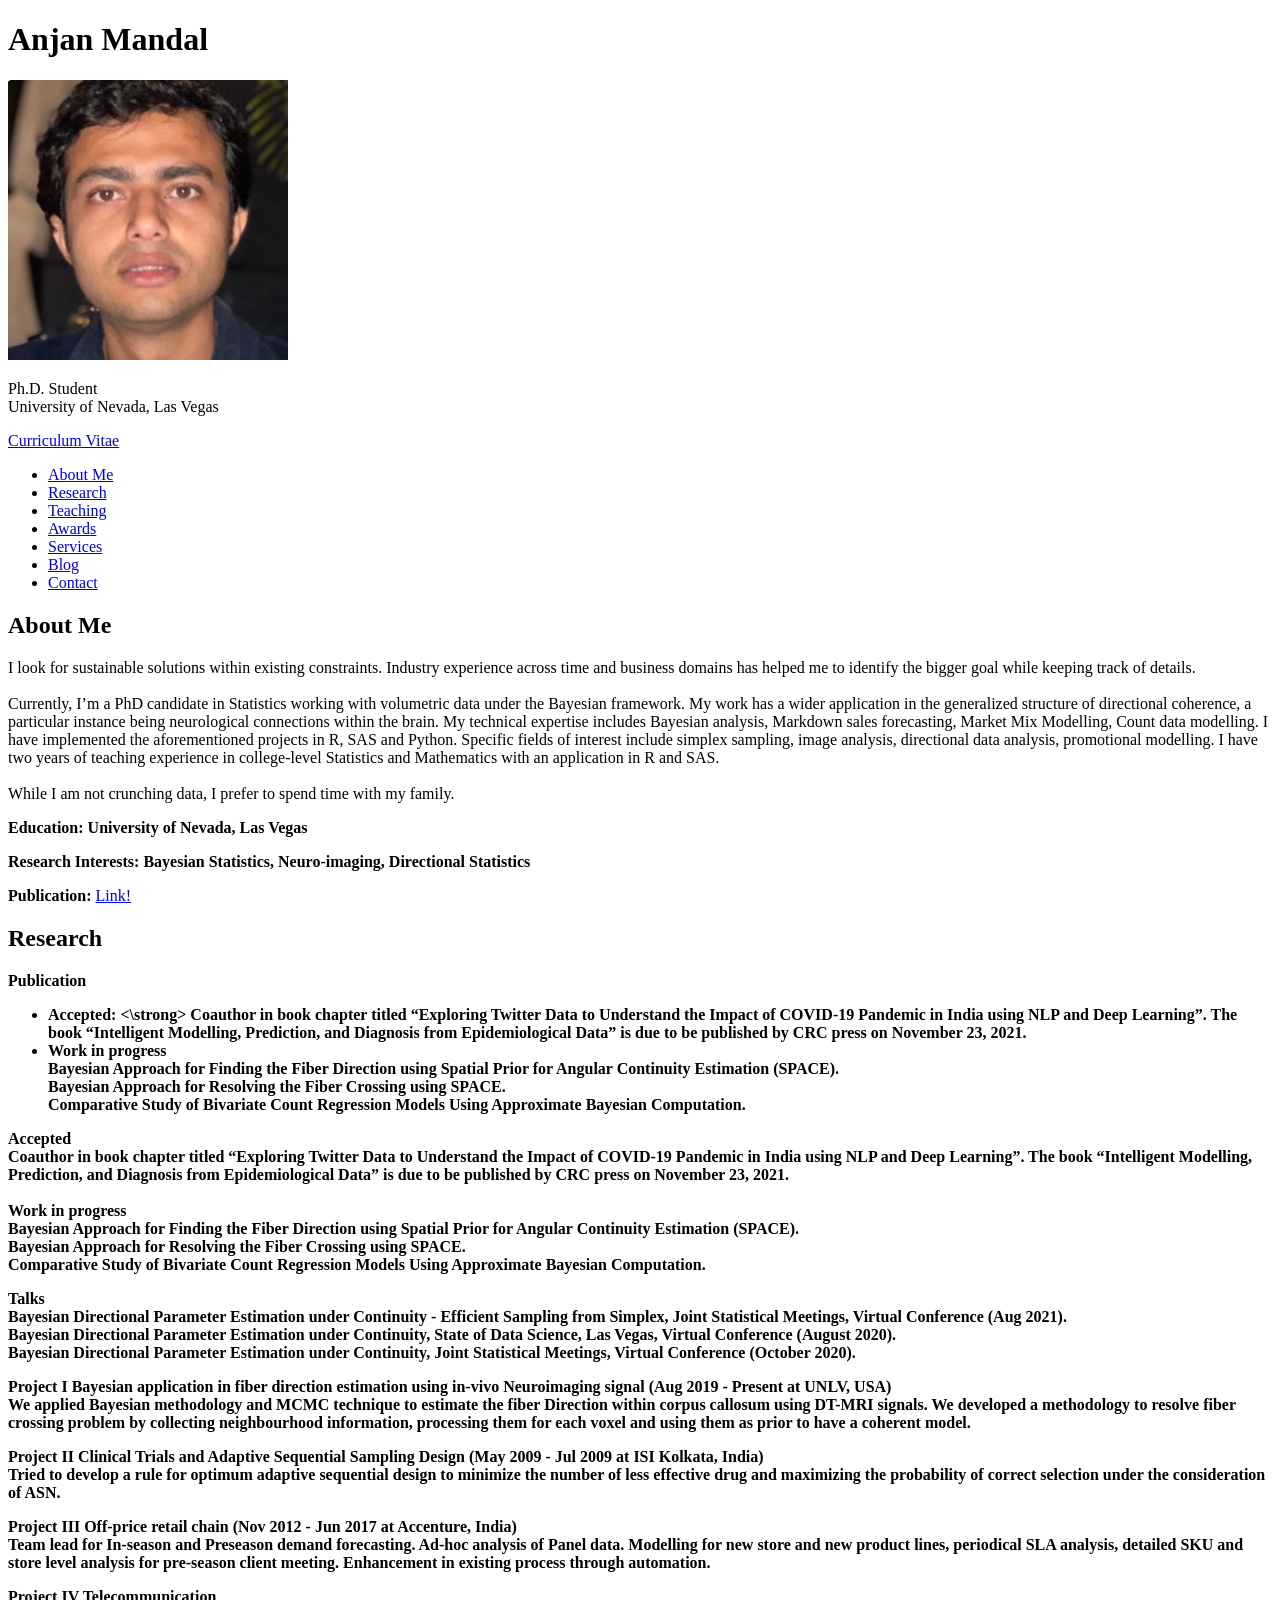
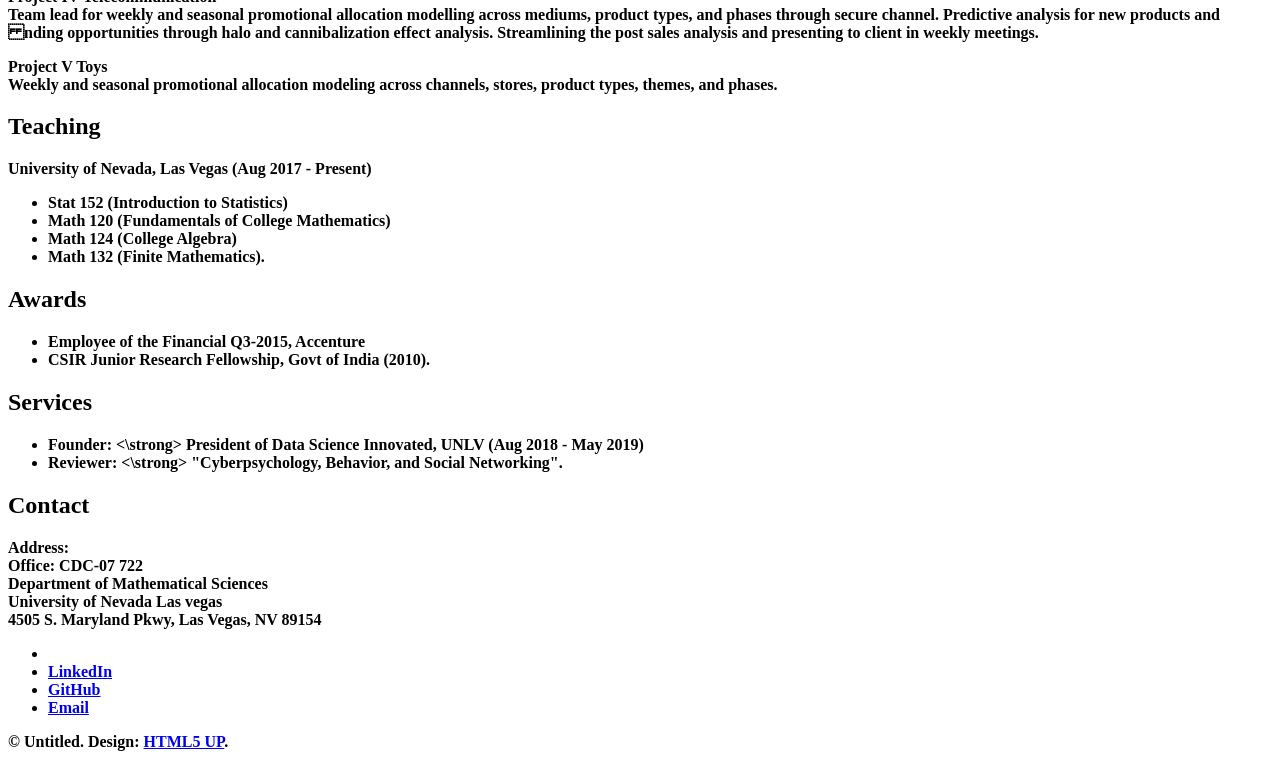
==== index.html @ a538e5ac "Update index.html" ====
<!DOCTYPE HTML>
<!--
	Dimension by HTML5 UP
	html5up.net | @ajlkn
	Free for personal and commercial use under the CCA 3.0 license (html5up.net/license)
-->
<html>
	<!-- 	This is the "Head" of the HTML document.
		It contains information that isn't displayed on the actual page, but is useful
		for the web browser when loading the page	
	-->
	<head>
		<!-- This is the title of the page. It is the text that appears inside this pages tab in your web browser -->
		<title>AstroSites</title>
		<meta charset="utf-8" />
		<meta name="viewport" content="width=device-width, initial-scale=1, user-scalable=no" />
		<!-- 	This links to this page's CSS, which is contained in the folder assets/css and the file main.css.
			 If you want to edit the styling of this page, you should edit the file assets/css/main.css
			 If you have a new CSS file you'd like to add with custom styling, you should link to it here using:
			 <link rel="stylesheet" href="assets/css/my-new-css-file.css"/> 
		-->
		<link rel="stylesheet" href="assets/css/main.css" />
		<!-- 	In the case that the user's browser does not support JavaScript (unlikely, but possible), the page
			will load a separate set of CSS stylings from the file assets/css/noscript.css
			Any HTML contained inside <noscript></noscript> tags will be loaded in the event that JavaScript is not
			available. 
		-->
		<noscript><link rel="stylesheet" href="assets/css/noscript.css" /></noscript>
	</head>
	<!-- The body is the location where your site's content will go -->
	<body class="is-preload">

			<!-- This "div" wraps around all of our content and just changes how things are layed out -->
			<div id="wrapper">

					<!-- This is where the content that appears on page load exists -->
					<header id="header">
						<!-- This is the main content of the front page -->
						<div class="content">
							<div class="inner">
								<!-- Here is a heading where you can put your name -->
								<h1>
									Anjan Mandal
								</h1>
								<!-- 	Here is an image where you can put a picture of you. 
									You can change the width and height attributes below to change how large
									your image is.

									Try adding "border-radius: 50%;" to the style attribute.
								-->
								<img src="images/anjan.jpg" style="width:280px; height:280px; object-fit: cover;">
								<!-- 	Here is a paragraph where you can put your position and institution, or
									a short line about yourself.
								-->
								<p>
									Ph.D. Student <br> University of Nevada, Las Vegas
								</p>
								<!-- Here is a paragraph where you can put a link to your CV -->
								<p>
									<!-- Note you will want to change where this points to! -->
									<a href="images/Resume_Anjan.pdf">Curriculum Vitae</a>
								</p>
							</div>
						</div>
						<!-- This is the navigation menu -->
						<nav>
							<!-- This element makes an "Unordered List" -->
							<ul>
								<!-- This is a "List Item" -->
								<li>
									<!-- 	Note that this links to #about, which will move the page to wherever
										the element with the id "about" exists.
									-->
									<a href="#about">About Me</a>
								</li>
								<li>
									<a href="#research">Research</a>
								</li>
								<li>
									<a href="#teaching">Teaching</a>
								</li>
								<li>
									<a href="#awards">Awards</a>
								</li>
								<li>
									<a href="#services">Services</a>
								</li>
								<li>
									<a href="#Researchblog">Blog</a>
								</li>
								<li>
									<a href="#contact">Contact</a>
								</li>
								<!-- 	You can add another button to your navigation menu by adding
									another List Item with a link inside of it.
								-->
								<!-- <li>
									<a href="images/Astronomy.jpg">My CV</a>
								</li> -->
							</ul>
						</nav>
					</header>

					<!-- These are the "cards" that appear when you click the buttons on the main page -->
					<div id="main">
						<!-- 	Here is the "About Me" card. Note it has the id "about", which the previous 
							button links to.
						-->
						<article id="about">
							<h2 class="major">About Me</h2>
							<!-- Here is an image that you can customize for this page -->
							<p>
								I look for sustainable solutions within existing constraints. Industry experience across time and business domains has helped me to identify the bigger goal while keeping track of details. <br>
								
								</b><br>Currently, I’m a PhD candidate in Statistics working with volumetric data under the Bayesian framework. My work has a wider application in the generalized structure of directional coherence, a particular instance being neurological connections within the brain. 
								My technical expertise includes Bayesian analysis, Markdown sales forecasting, Market Mix Modelling, Count data modelling. I have implemented the aforementioned projects in R, SAS and Python. Specific fields of interest include simplex sampling, image analysis, directional 
								data analysis, promotional modelling. I have two years of teaching experience in college-level Statistics and Mathematics with an application in R and SAS. <br>
								
								</b><br>While I am not crunching data, I prefer to spend time with my family. 
							<!-- Here are three paragraphs where you can fill out information about yourself -->
							<p>
								<!-- Items contained in <b> tags are bolded! -->
								<b>Education: University of Nevada, Las Vegas</b>
							</p>
							<p>
								<b>Research Interests: Bayesian Statistics, Neuro-imaging, Directional Statistics </b>
							</p>
							<p>
								<b>Publication:</b> <a href="https://www.routledge.com/Intelligent-Modelling-Prediction-and-Diagnosis-from-Epidemiological-Data/Bhattacharyya/p/book/9780367746063">Link!</a>
							</p>
						</article>

						<!-- Here is the "Research" card. -->
						<article id="research">
							<h2 class="major">Research</h2>
							<!-- <span class="image main">
								<img src="images/pic02.jpg" alt=""/>
							</span> 
							<p>
								<!-- 	A <br> tag puts in a break so that the text that follows it displays on
									the next line.
								-->
								<b>Publication </b> <br>
								
							<ul>
								<li> <strong> Accepted: <\strong> Coauthor in book chapter titled “Exploring Twitter Data to Understand the Impact of COVID-19 Pandemic in India using NLP and Deep Learning”. The book “Intelligent
Modelling, Prediction, and Diagnosis from Epidemiological Data” is due to be published by CRC press on November 23, 2021. </li>
								<li> Work in progress
								<br> Bayesian Approach for Finding the Fiber Direction using Spatial Prior for Angular Continuity Estimation (SPACE).
								<br> Bayesian Approach for Resolving the Fiber Crossing using SPACE.
								<br> Comparative Study of Bivariate Count Regression Models Using Approximate Bayesian Computation.  </b></li>
							</ul>
								<b> Accepted </b><br> Coauthor in book chapter titled “Exploring Twitter Data to Understand the Impact of COVID-19 Pandemic in India using NLP and Deep Learning”. The book “Intelligent
Modelling, Prediction, and Diagnosis from Epidemiological Data” is due to be published by CRC press on November 23, 2021.</b><br><br>
								<b> Work in progress </b>
								<br> Bayesian Approach for Finding the Fiber Direction using Spatial Prior for Angular Continuity Estimation (SPACE).
								<br> Bayesian Approach for Resolving the Fiber Crossing using SPACE.
								<br> Comparative Study of Bivariate Count Regression Models Using Approximate Bayesian Computation.  </b>
							</p>
							<p>
								<b>Talks</b>
								<br> Bayesian Directional Parameter Estimation under Continuity - Efficient Sampling from Simplex, Joint Statistical Meetings, Virtual Conference (Aug 2021).
								<br> Bayesian Directional Parameter Estimation under Continuity, State of Data Science, Las Vegas, Virtual Conference (August 2020).
								<br> Bayesian Directional Parameter Estimation under Continuity, Joint Statistical Meetings, Virtual Conference (October 2020).
											</p>
							<p>
								<b>Project I Bayesian application in fiber direction estimation using in-vivo Neuroimaging signal (Aug 2019 - Present at UNLV, USA)</b>
								<br>We applied Bayesian methodology and MCMC technique to estimate the fiber Direction within corpus 
								callosum using DT-MRI signals. We developed a methodology to resolve fiber crossing problem by collecting 
								neighbourhood information, processing them for each voxel and using them as prior to have a coherent model.
							</p>
							<p>
								<b>Project II Clinical Trials and Adaptive Sequential Sampling Design (May 2009 - Jul 2009 at ISI Kolkata, India) </b>
								<br>Tried to develop a rule for optimum adaptive sequential design to minimize the number of less effective drug and 
								maximizing the probability of correct selection under the consideration of ASN.
							</p>

							<p>
								<b>Project III Off-price retail chain (Nov 2012 - Jun 2017 at Accenture, India)</b>
								<br>Team lead for In-season and Preseason demand forecasting. Ad-hoc analysis of Panel data. Modelling for new store and 
								new product lines, periodical SLA analysis, detailed SKU and store level analysis for pre-season client meeting. 
								Enhancement in existing process through automation.
							</p>


							<p>
								<b>Project IV Telecommunication</b>
								<br>Team lead for weekly and seasonal promotional allocation modelling across mediums, product types, 
								and phases through secure channel. Predictive analysis for new products and nding opportunities through halo 
								and cannibalization effect analysis. Streamlining the post sales analysis and presenting to client in weekly meetings.
							</p>

							<p>
								<b>Project V Toys</b>
								<br>Weekly and seasonal promotional allocation modeling across channels, stores, product types, themes, and phases.
							</p>
						</article>

					
						<!-- Here is the "Teaching" card. -->
						<article id="teaching">
							<h2 class="major">Teaching</h2>
							<!-- <span class="image main">
								<img src="images/pic02.jpg" alt=""/>
							</span> 
							<p>
								<!-- 	A <br> tag puts in a break so that the text that follows it displays on
									the next line.
								-->
							
							<b> University of Nevada, Las Vegas (Aug 2017 - Present) </b>
							<ul>
								<li> Stat 152 (Introduction to Statistics) </li>
								<li> Math 120 (Fundamentals of College Mathematics)
								<li> Math 124 (College Algebra)
								<li> Math 132 (Finite Mathematics).</li>
							</ul>
								
							</p>
						</article>

						<!-- Here is the "Awards" card. -->
						<article id="awards">
							<h2 class="major">Awards</h2>
							<!-- <span class="image main">
								<img src="images/pic02.jpg" alt=""/>
							</span> 
							<p>
								<!-- 	A <br> tag puts in a break so that the text that follows it displays on
									the next line.
								-->
								<ul>
								<li> Employee of the Financial Q3-2015, Accenture </li>
								<li> CSIR Junior Research Fellowship, Govt of India (2010).</li>
							</ul>
							</p>
						</article>

						<!-- Here is the "Services" card. -->
						<article id="services">
							<h2 class="major">Services</h2>
							<!-- <span class="image main">
								<img src="images/pic02.jpg" alt=""/>
							</span> 
							<p>
								<!-- 	A <br> tag puts in a break so that the text that follows it displays on
									the next line.
								-->
								
							<ul>
								<li> <strong>Founder: <\strong> President of Data Science Innovated, UNLV (Aug 2018 - May 2019)</li>
								<li> <strong>Reviewer: <\strong> "Cyberpsychology, Behavior, and Social Networking".</li>
							</ul>
							</p>
						</article>

						<!-- Here is a the "Contact" card. -->
						<article id="contact">
							<h2 class="major">Contact</h2>
							<!--<p> 
								<b>Email: 9.anjan@gmail.com</b> 
							</p>-->
							<p> 
								<b>Address: </b><br>Office: CDC-07 722  </b>
										<br> Department of Mathematical Sciences </b>
										<br> University of Nevada Las vegas  </b>  
                                                                                <br> 4505 S. Maryland Pkwy, Las Vegas, NV 89154 </b>
							</p>

							<!-- 	Here are the fancy icons that link to your social media.
								These icons are rendered using Font Awesome fonts, and you can find more icons
								here: https://fontawesome.com/icons
							-->
							<ul class="icons">
								<!-- The Twitter icon -->
								 <li>
									<!-- 	Note that you need to change the link to point to your page.
										Replace "#" with your Twitter profile page.
									-->
									<!-- <a href="https://twitter.com/thankomoni" class="icon fa-twitter">
										<span class="label">Twitter</span>
									</a>
								</li> -->
								<!-- The Linkedin icon -->
								<li>
									<a href="https://www.linkedin.com/in/anjan-mandal-21b61019/?originalSubdomain=in" class="icon fa-linkedin">
										<span class="label">LinkedIn</span>
									</a>
								</li>
								<!-- The Instagram icon 
								<li>
									<a href="#" class="icon fa-instagram">
										<span class="label">Instagram</span>
									</a>
								</li> -->
								<!-- The GitHub icon -->
								<li>
									<a href="https://github.com/Anjan-stat" class="icon fa-github">
										<span class="label">GitHub</span>
									</a>
								</li>
								<!-- 	We can add a new icon by searching on the Font Awesome website
									for the correct class name and inserting it as a new list item.

									We found "envelope" here: https://fontawesome.com/icons/envelope
								-->
								 <li>
									<a href="mailto:9.anjan@gmail.com" class="icon fa-envelope">
										<span class="label">Email</span>
									</a> 
								</li> 
							</ul>
						</article>
					</div>

					<!-- This is the footer that appears at the bottom of the page -->
					<footer id="footer">
						<!-- 	You can change "Untitled" to your name to show everyone that
							this is your work.
						-->
						<p class="copyright">&copy; Untitled. Design: <a href="https://html5up.net">HTML5 UP</a>.</p>
					</footer>

			</div>

			<!--	This is the background image of the site.
				All configuration of the background is done with CSS.
				Look in the file assets/css/main.css and search for "#bg" to
				see how this element is styled. Look for comments pointing 
				to where you can set a new background image.
			-->
			<div id="bg"></div>

			<!-- Scripts -->
			<script src="assets/js/jquery.min.js"></script>
			<script src="assets/js/browser.min.js"></script>
			<script src="assets/js/breakpoints.min.js"></script>
			<script src="assets/js/util.js"></script>
			<script src="assets/js/main.js"></script>

	</body>
</html>
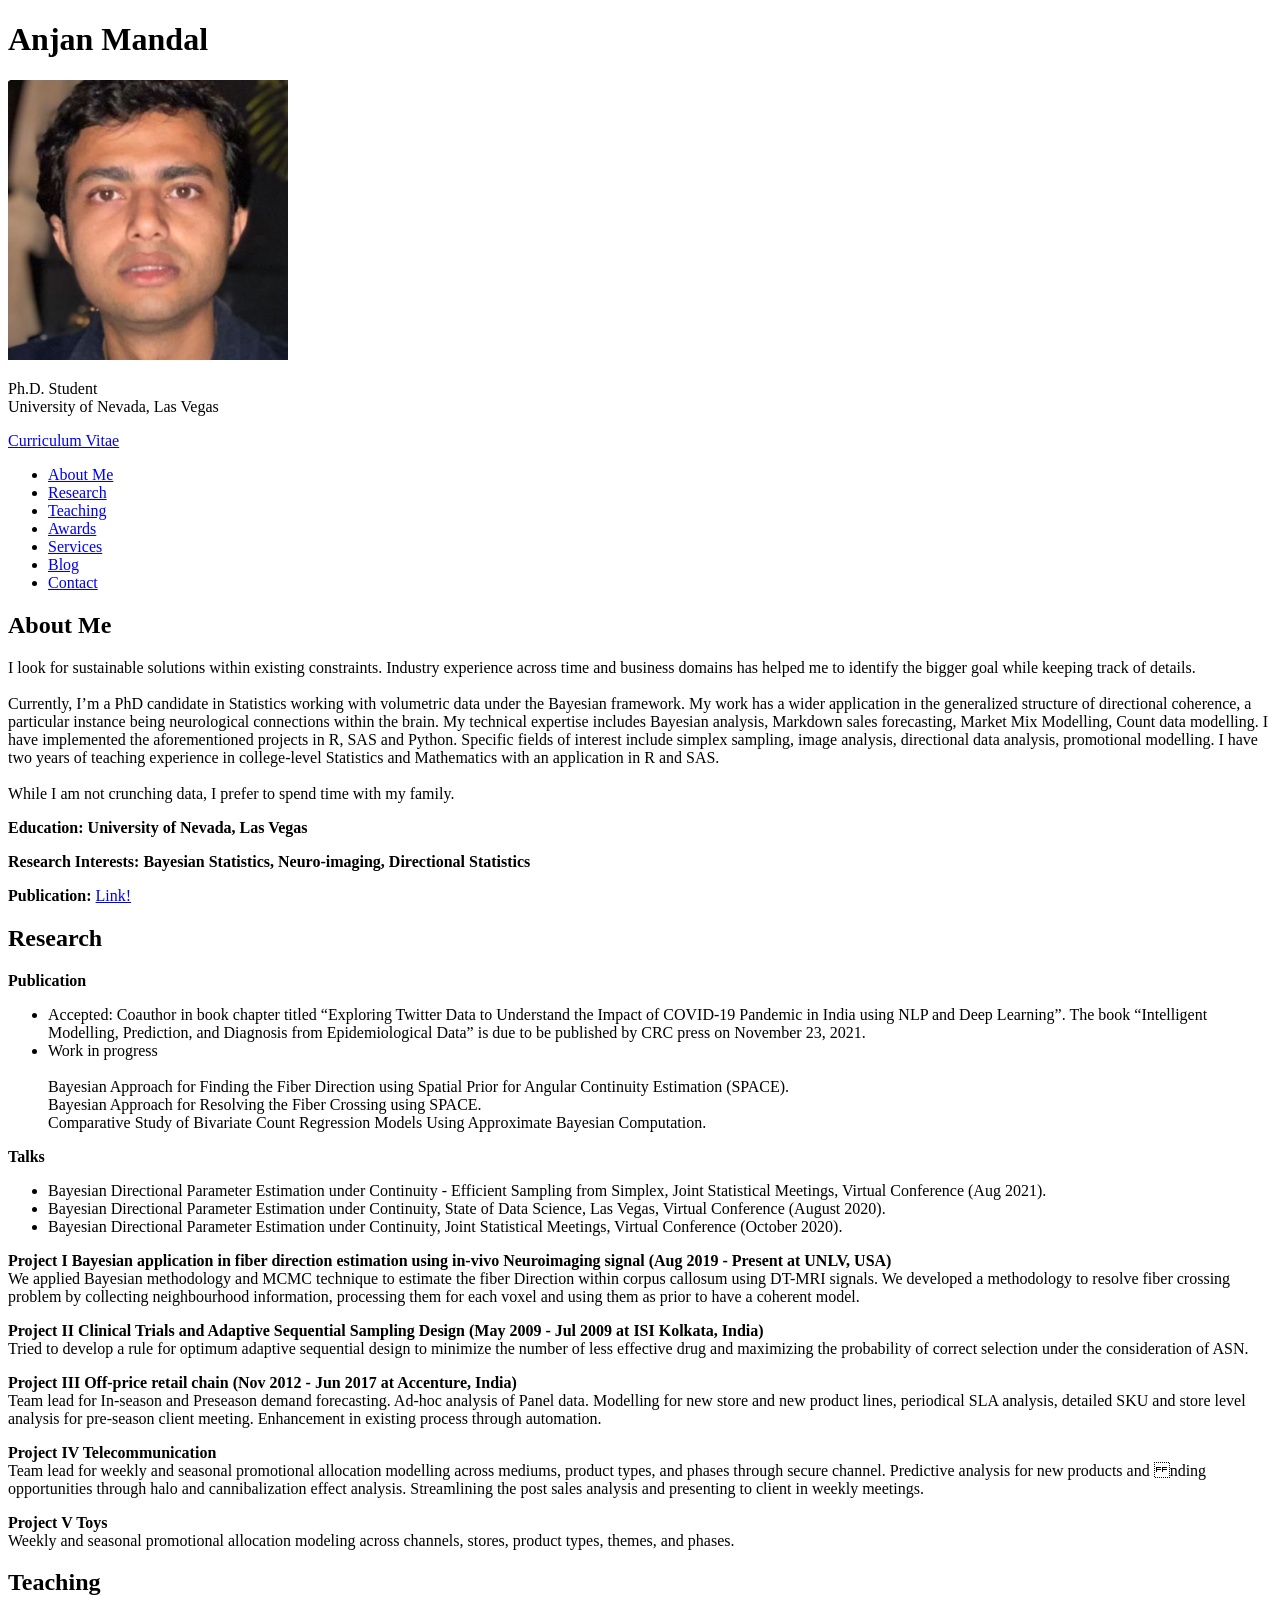
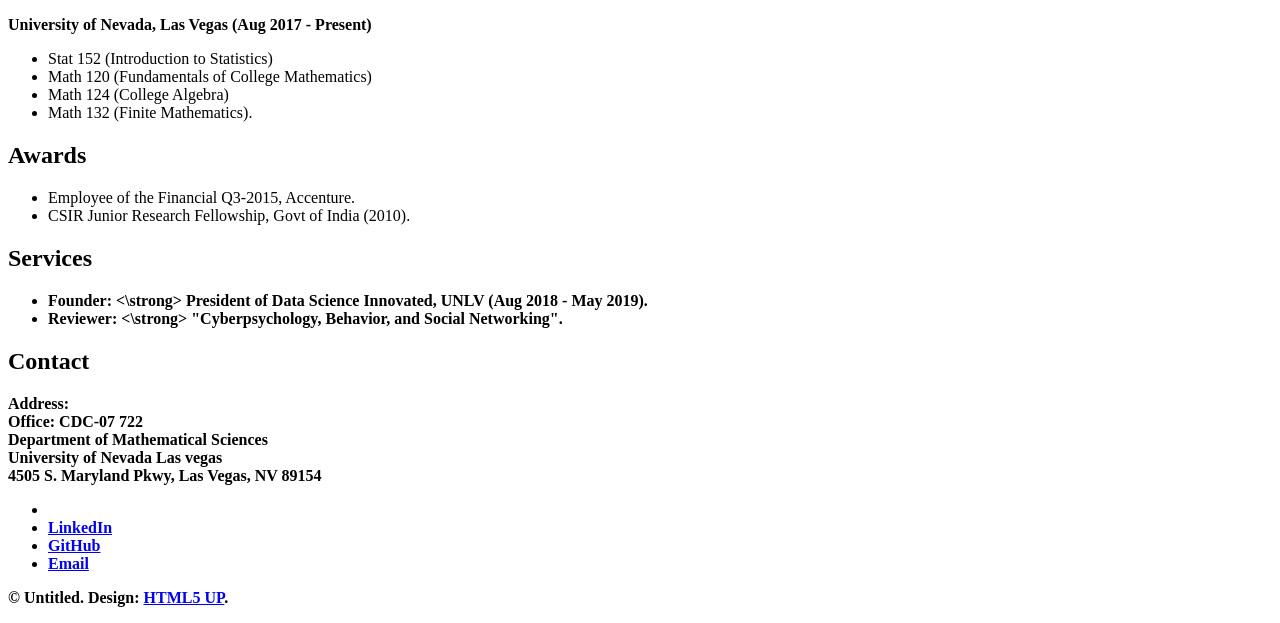
==== commit 4798e1b2: "Update index.html" ====
--- a/index.html
+++ b/index.html
@@ -143,25 +143,21 @@
 								<b>Publication </b> <br>
 								
 							<ul>
-								<li> <strong> Accepted: <\strong> Coauthor in book chapter titled “Exploring Twitter Data to Understand the Impact of COVID-19 Pandemic in India using NLP and Deep Learning”. The book “Intelligent
+								<li> Accepted: Coauthor in book chapter titled “Exploring Twitter Data to Understand the Impact of COVID-19 Pandemic in India using NLP and Deep Learning”. The book “Intelligent
 Modelling, Prediction, and Diagnosis from Epidemiological Data” is due to be published by CRC press on November 23, 2021. </li>
-								<li> Work in progress
-								<br> Bayesian Approach for Finding the Fiber Direction using Spatial Prior for Angular Continuity Estimation (SPACE).
-								<br> Bayesian Approach for Resolving the Fiber Crossing using SPACE.
-								<br> Comparative Study of Bivariate Count Regression Models Using Approximate Bayesian Computation.  </b></li>
-							</ul>
-								<b> Accepted </b><br> Coauthor in book chapter titled “Exploring Twitter Data to Understand the Impact of COVID-19 Pandemic in India using NLP and Deep Learning”. The book “Intelligent
-Modelling, Prediction, and Diagnosis from Epidemiological Data” is due to be published by CRC press on November 23, 2021.</b><br><br>
-								<b> Work in progress </b>
+								<li> Work in progress </li>
 								<br> Bayesian Approach for Finding the Fiber Direction using Spatial Prior for Angular Continuity Estimation (SPACE).
 								<br> Bayesian Approach for Resolving the Fiber Crossing using SPACE.
 								<br> Comparative Study of Bivariate Count Regression Models Using Approximate Bayesian Computation.  </b>
+							</ul>
 							</p>
 							<p>
 								<b>Talks</b>
-								<br> Bayesian Directional Parameter Estimation under Continuity - Efficient Sampling from Simplex, Joint Statistical Meetings, Virtual Conference (Aug 2021).
-								<br> Bayesian Directional Parameter Estimation under Continuity, State of Data Science, Las Vegas, Virtual Conference (August 2020).
-								<br> Bayesian Directional Parameter Estimation under Continuity, Joint Statistical Meetings, Virtual Conference (October 2020).
+								<ul>
+								<li> Bayesian Directional Parameter Estimation under Continuity - Efficient Sampling from Simplex, Joint Statistical Meetings, Virtual Conference (Aug 2021). </li>
+								<li> Bayesian Directional Parameter Estimation under Continuity, State of Data Science, Las Vegas, Virtual Conference (August 2020). </li>
+								<li> Bayesian Directional Parameter Estimation under Continuity, Joint Statistical Meetings, Virtual Conference (October 2020). </li>
+								</ul>	
 											</p>
 							<p>
 								<b>Project I Bayesian application in fiber direction estimation using in-vivo Neuroimaging signal (Aug 2019 - Present at UNLV, USA)</b>
@@ -212,8 +208,8 @@
 							<b> University of Nevada, Las Vegas (Aug 2017 - Present) </b>
 							<ul>
 								<li> Stat 152 (Introduction to Statistics) </li>
-								<li> Math 120 (Fundamentals of College Mathematics)
-								<li> Math 124 (College Algebra)
+								<li> Math 120 (Fundamentals of College Mathematics) </li>
+								<li> Math 124 (College Algebra) </li>
 								<li> Math 132 (Finite Mathematics).</li>
 							</ul>
 								
@@ -231,7 +227,7 @@
 									the next line.
 								-->
 								<ul>
-								<li> Employee of the Financial Q3-2015, Accenture </li>
+								<li> Employee of the Financial Q3-2015, Accenture. </li>
 								<li> CSIR Junior Research Fellowship, Govt of India (2010).</li>
 							</ul>
 							</p>
@@ -249,7 +245,7 @@
 								-->
 								
 							<ul>
-								<li> <strong>Founder: <\strong> President of Data Science Innovated, UNLV (Aug 2018 - May 2019)</li>
+								<li> <strong>Founder: <\strong> President of Data Science Innovated, UNLV (Aug 2018 - May 2019).</li>
 								<li> <strong>Reviewer: <\strong> "Cyberpsychology, Behavior, and Social Networking".</li>
 							</ul>
 							</p>
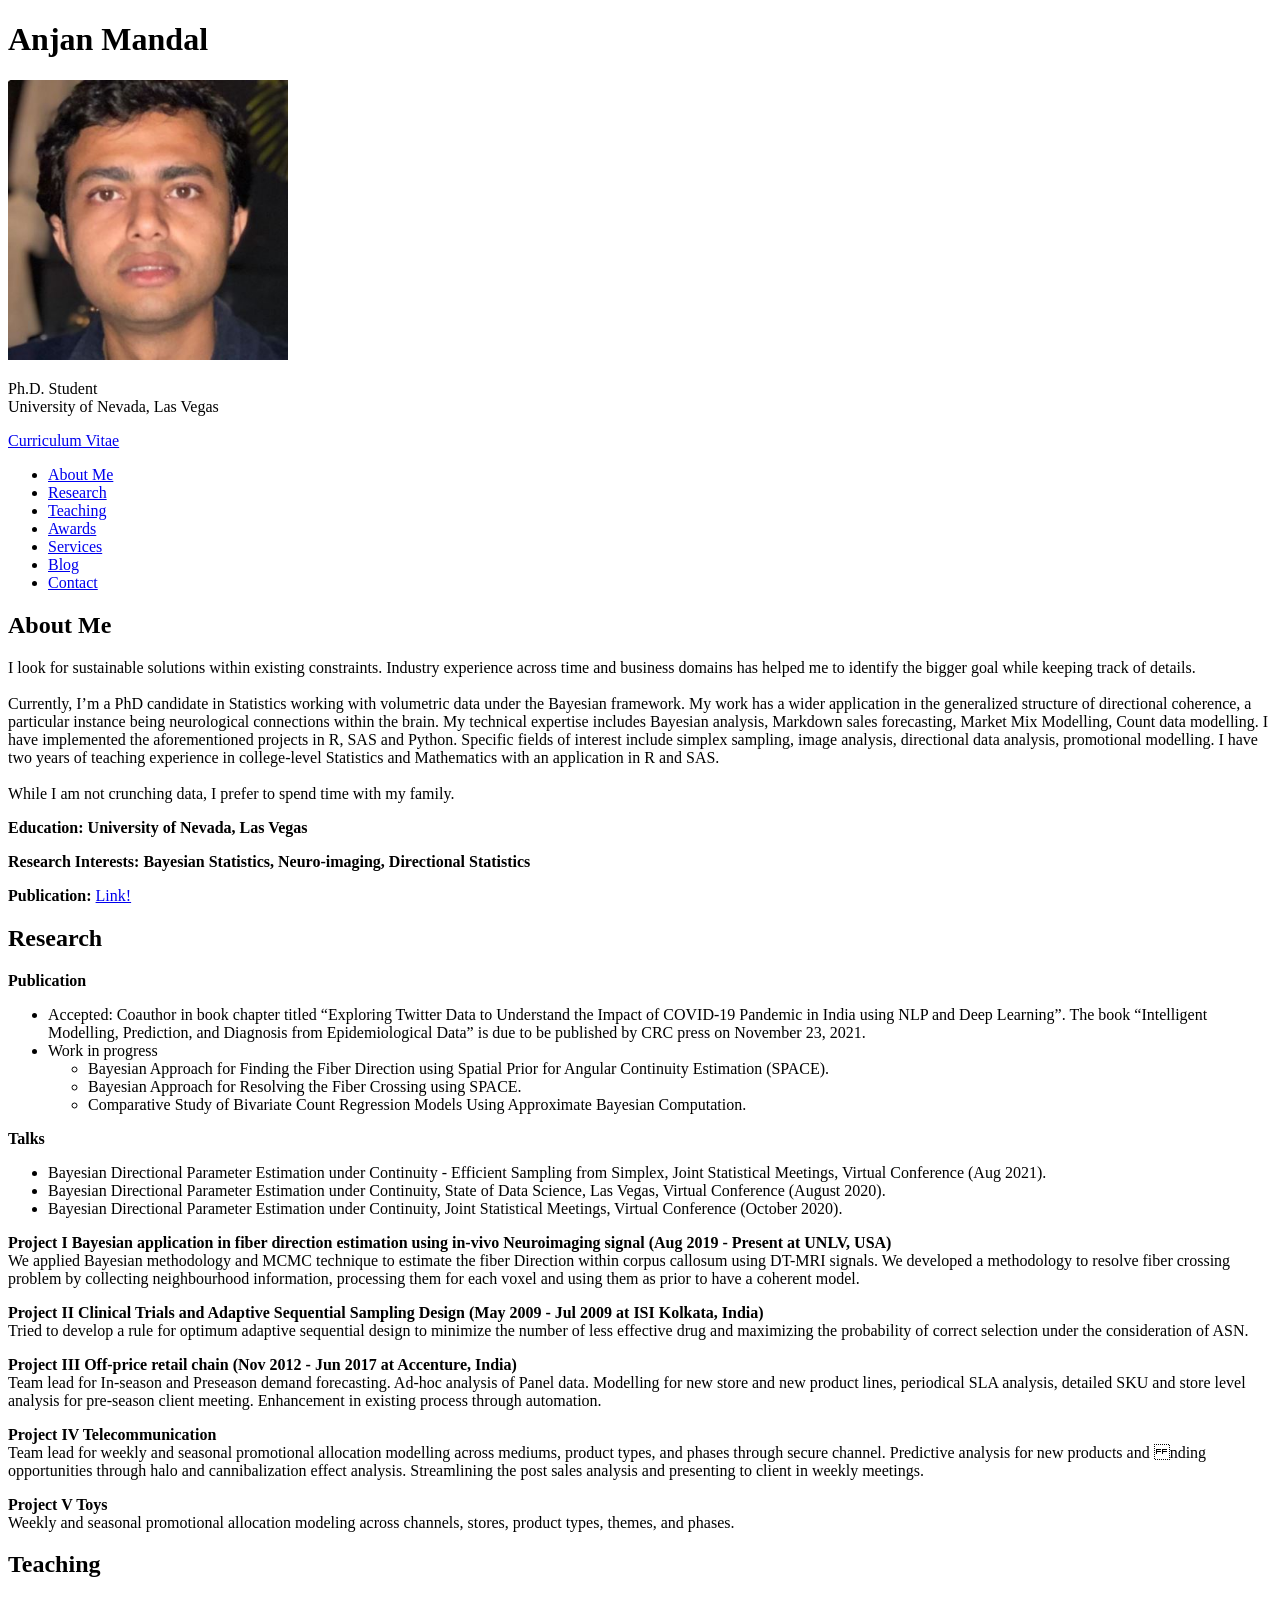
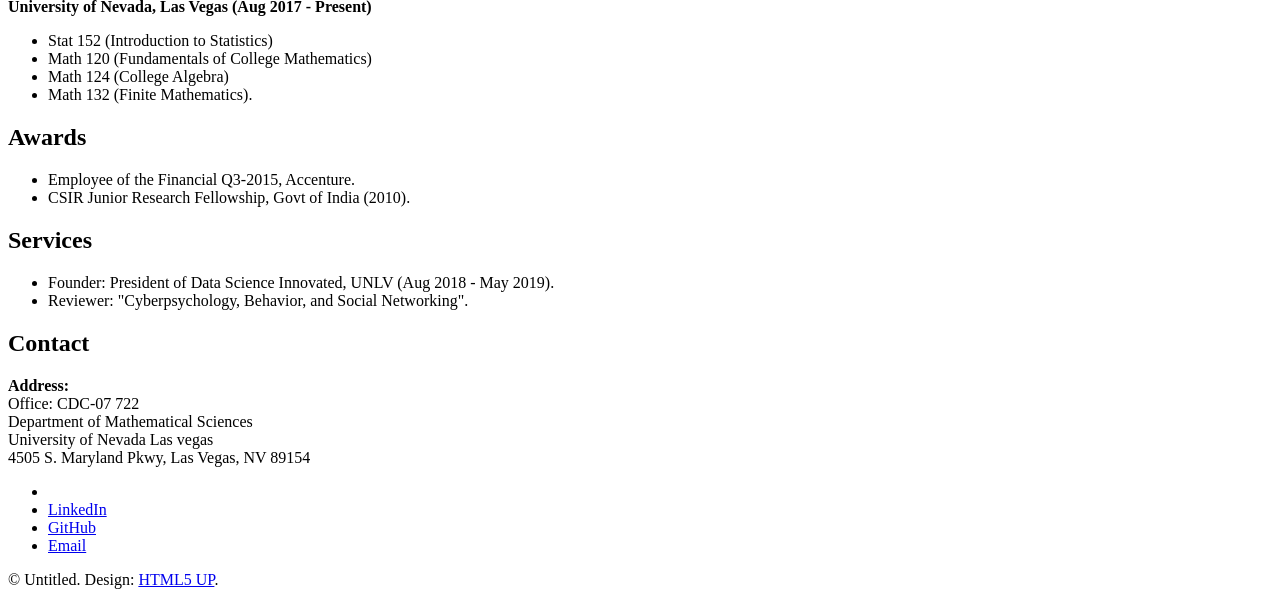
==== commit 80df4e2f: "Update index.html" ====
--- a/index.html
+++ b/index.html
@@ -86,7 +86,7 @@
 									<a href="#services">Services</a>
 								</li>
 								<li>
-									<a href="#Researchblog">Blog</a>
+									<a href="#blog">Blog</a>
 								</li>
 								<li>
 									<a href="#contact">Contact</a>
@@ -145,10 +145,13 @@
 							<ul>
 								<li> Accepted: Coauthor in book chapter titled “Exploring Twitter Data to Understand the Impact of COVID-19 Pandemic in India using NLP and Deep Learning”. The book “Intelligent
 Modelling, Prediction, and Diagnosis from Epidemiological Data” is due to be published by CRC press on November 23, 2021. </li>
-								<li> Work in progress </li>
-								<br> Bayesian Approach for Finding the Fiber Direction using Spatial Prior for Angular Continuity Estimation (SPACE).
-								<br> Bayesian Approach for Resolving the Fiber Crossing using SPACE.
-								<br> Comparative Study of Bivariate Count Regression Models Using Approximate Bayesian Computation.  </b>
+								<li> Work in progress
+									<ul>
+								<li> Bayesian Approach for Finding the Fiber Direction using Spatial Prior for Angular Continuity Estimation (SPACE). </li> 
+								<li> Bayesian Approach for Resolving the Fiber Crossing using SPACE.</li> 
+								<li> Comparative Study of Bivariate Count Regression Models Using Approximate Bayesian Computation.  </li> 
+									</ul>
+										</li>
 							</ul>
 							</p>
 							<p>
@@ -245,8 +248,8 @@
 								-->
 								
 							<ul>
-								<li> <strong>Founder: <\strong> President of Data Science Innovated, UNLV (Aug 2018 - May 2019).</li>
-								<li> <strong>Reviewer: <\strong> "Cyberpsychology, Behavior, and Social Networking".</li>
+								<li> Founder: President of Data Science Innovated, UNLV (Aug 2018 - May 2019).</li>
+								<li> Reviewer: "Cyberpsychology, Behavior, and Social Networking".</li>
 							</ul>
 							</p>
 						</article>
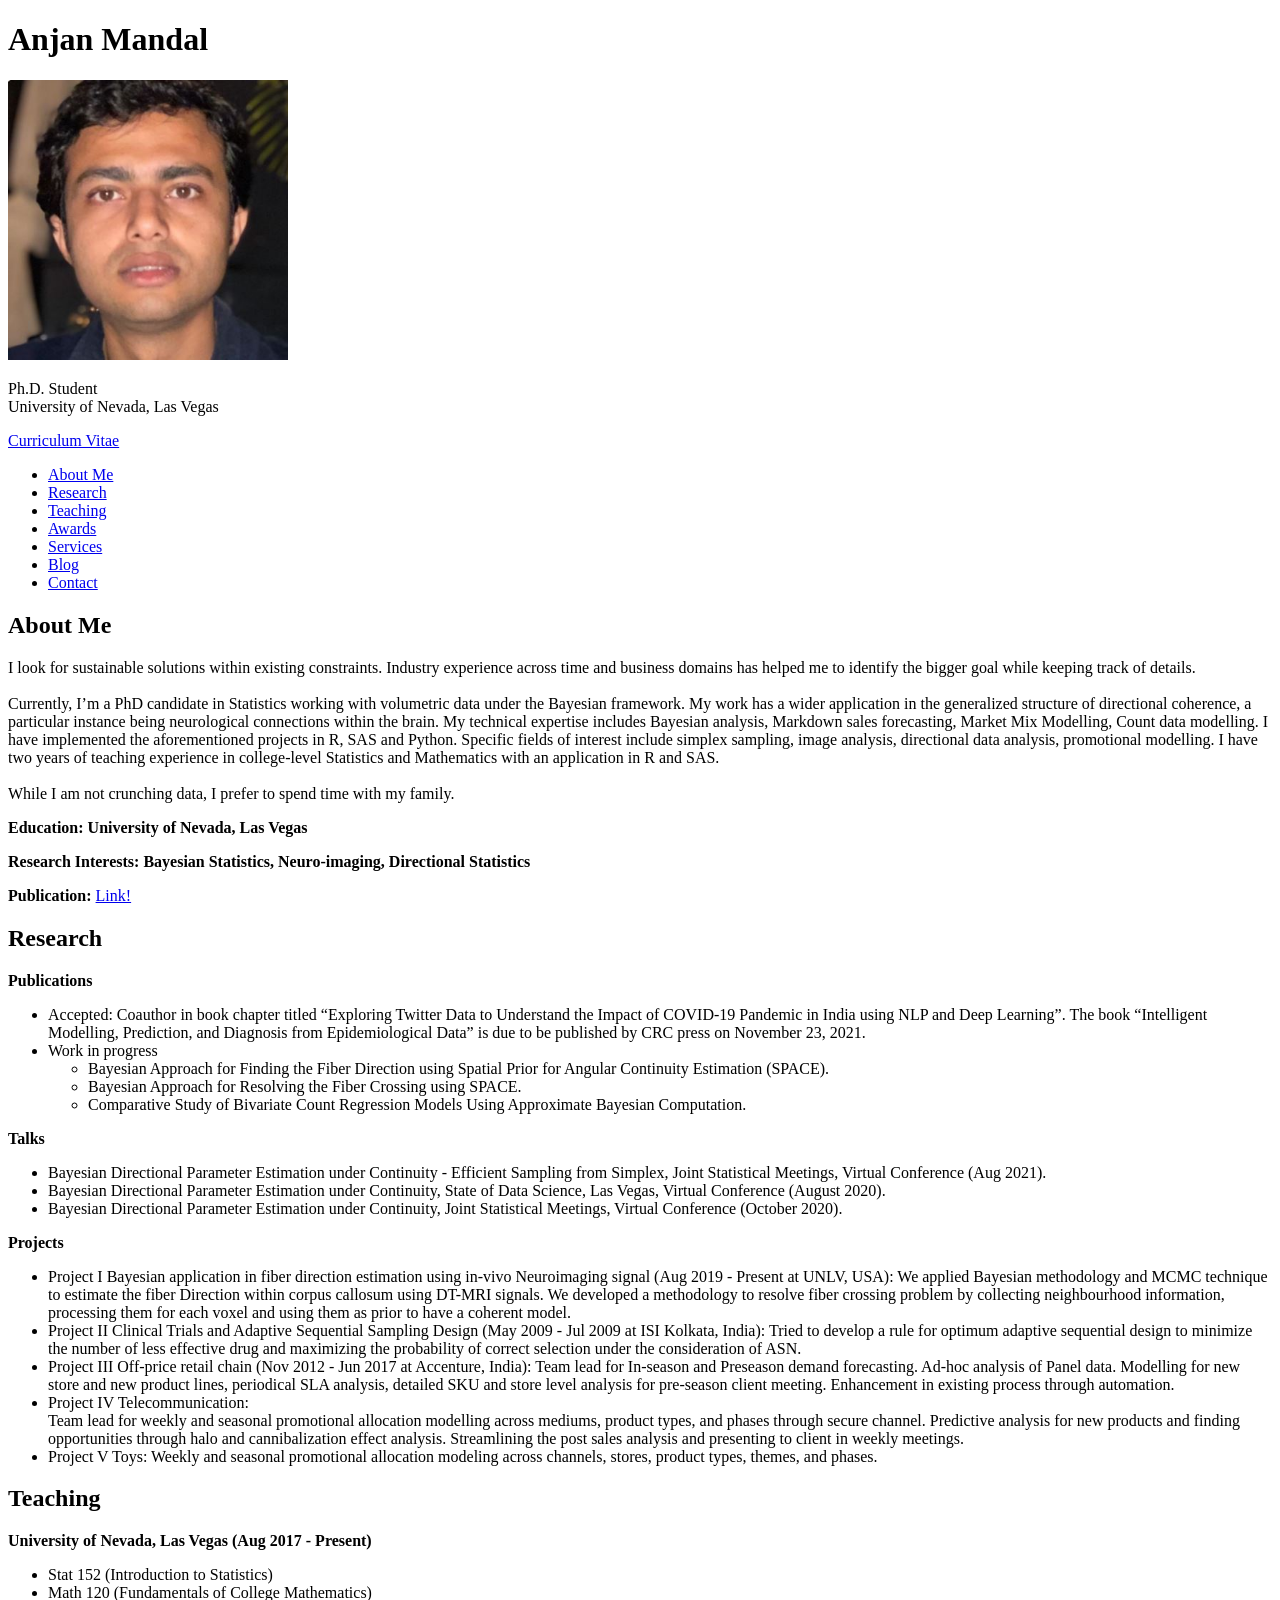
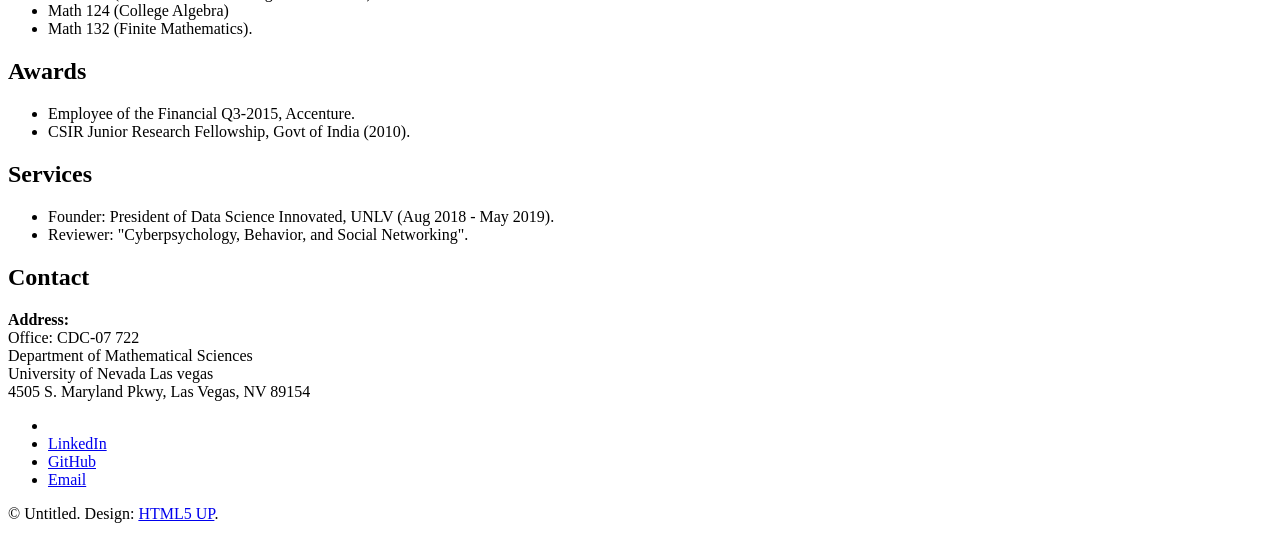
==== commit 66555f42: "Update index.html" ====
--- a/index.html
+++ b/index.html
@@ -140,7 +140,7 @@
 								<!-- 	A <br> tag puts in a break so that the text that follows it displays on
 									the next line.
 								-->
-								<b>Publication </b> <br>
+								<b>Publications </b> <br>
 								
 							<ul>
 								<li> Accepted: Coauthor in book chapter titled “Exploring Twitter Data to Understand the Impact of COVID-19 Pandemic in India using NLP and Deep Learning”. The book “Intelligent
@@ -155,7 +155,7 @@
 							</ul>
 							</p>
 							<p>
-								<b>Talks</b>
+								<b>Talks</b> <br>
 								<ul>
 								<li> Bayesian Directional Parameter Estimation under Continuity - Efficient Sampling from Simplex, Joint Statistical Meetings, Virtual Conference (Aug 2021). </li>
 								<li> Bayesian Directional Parameter Estimation under Continuity, State of Data Science, Las Vegas, Virtual Conference (August 2020). </li>
@@ -163,36 +163,26 @@
 								</ul>	
 											</p>
 							<p>
-								<b>Project I Bayesian application in fiber direction estimation using in-vivo Neuroimaging signal (Aug 2019 - Present at UNLV, USA)</b>
-								<br>We applied Bayesian methodology and MCMC technique to estimate the fiber Direction within corpus 
+								<b>Projects</b> <br>
+								<ul>
+								<li> Project I Bayesian application in fiber direction estimation using in-vivo Neuroimaging signal (Aug 2019 - Present at UNLV, USA): 
+								We applied Bayesian methodology and MCMC technique to estimate the fiber Direction within corpus 
 								callosum using DT-MRI signals. We developed a methodology to resolve fiber crossing problem by collecting 
-								neighbourhood information, processing them for each voxel and using them as prior to have a coherent model.
-							</p>
-							<p>
-								<b>Project II Clinical Trials and Adaptive Sequential Sampling Design (May 2009 - Jul 2009 at ISI Kolkata, India) </b>
-								<br>Tried to develop a rule for optimum adaptive sequential design to minimize the number of less effective drug and 
-								maximizing the probability of correct selection under the consideration of ASN.
-							</p>
-
-							<p>
-								<b>Project III Off-price retail chain (Nov 2012 - Jun 2017 at Accenture, India)</b>
-								<br>Team lead for In-season and Preseason demand forecasting. Ad-hoc analysis of Panel data. Modelling for new store and 
+								neighbourhood information, processing them for each voxel and using them as prior to have a coherent model. </li>
+								<li> Project II Clinical Trials and Adaptive Sequential Sampling Design (May 2009 - Jul 2009 at ISI Kolkata, India):
+								Tried to develop a rule for optimum adaptive sequential design to minimize the number of less effective drug and 
+								maximizing the probability of correct selection under the consideration of ASN. 	</li>
+								<li>  Project III Off-price retail chain (Nov 2012 - Jun 2017 at Accenture, India): 
+								Team lead for In-season and Preseason demand forecasting. Ad-hoc analysis of Panel data. Modelling for new store and 
 								new product lines, periodical SLA analysis, detailed SKU and store level analysis for pre-season client meeting. 
-								Enhancement in existing process through automation.
-							</p>
-
-
-							<p>
-								<b>Project IV Telecommunication</b>
+								Enhancement in existing process through automation.	</li>
+								<li> Project IV Telecommunication: 
 								<br>Team lead for weekly and seasonal promotional allocation modelling across mediums, product types, 
-								and phases through secure channel. Predictive analysis for new products and -nding opportunities through halo 
-								and cannibalization effect analysis. Streamlining the post sales analysis and presenting to client in weekly meetings.
-							</p>
-
-							<p>
-								<b>Project V Toys</b>
-								<br>Weekly and seasonal promotional allocation modeling across channels, stores, product types, themes, and phases.
+								and phases through secure channel. Predictive analysis for new products and finding opportunities through halo 
+								and cannibalization effect analysis. Streamlining the post sales analysis and presenting to client in weekly meetings. 	</li>
+								<li> Project V Toys: Weekly and seasonal promotional allocation modeling across channels, stores, product types, themes, and phases.
+								</li>
+							</ul>	
 							</p>
 						</article>
 
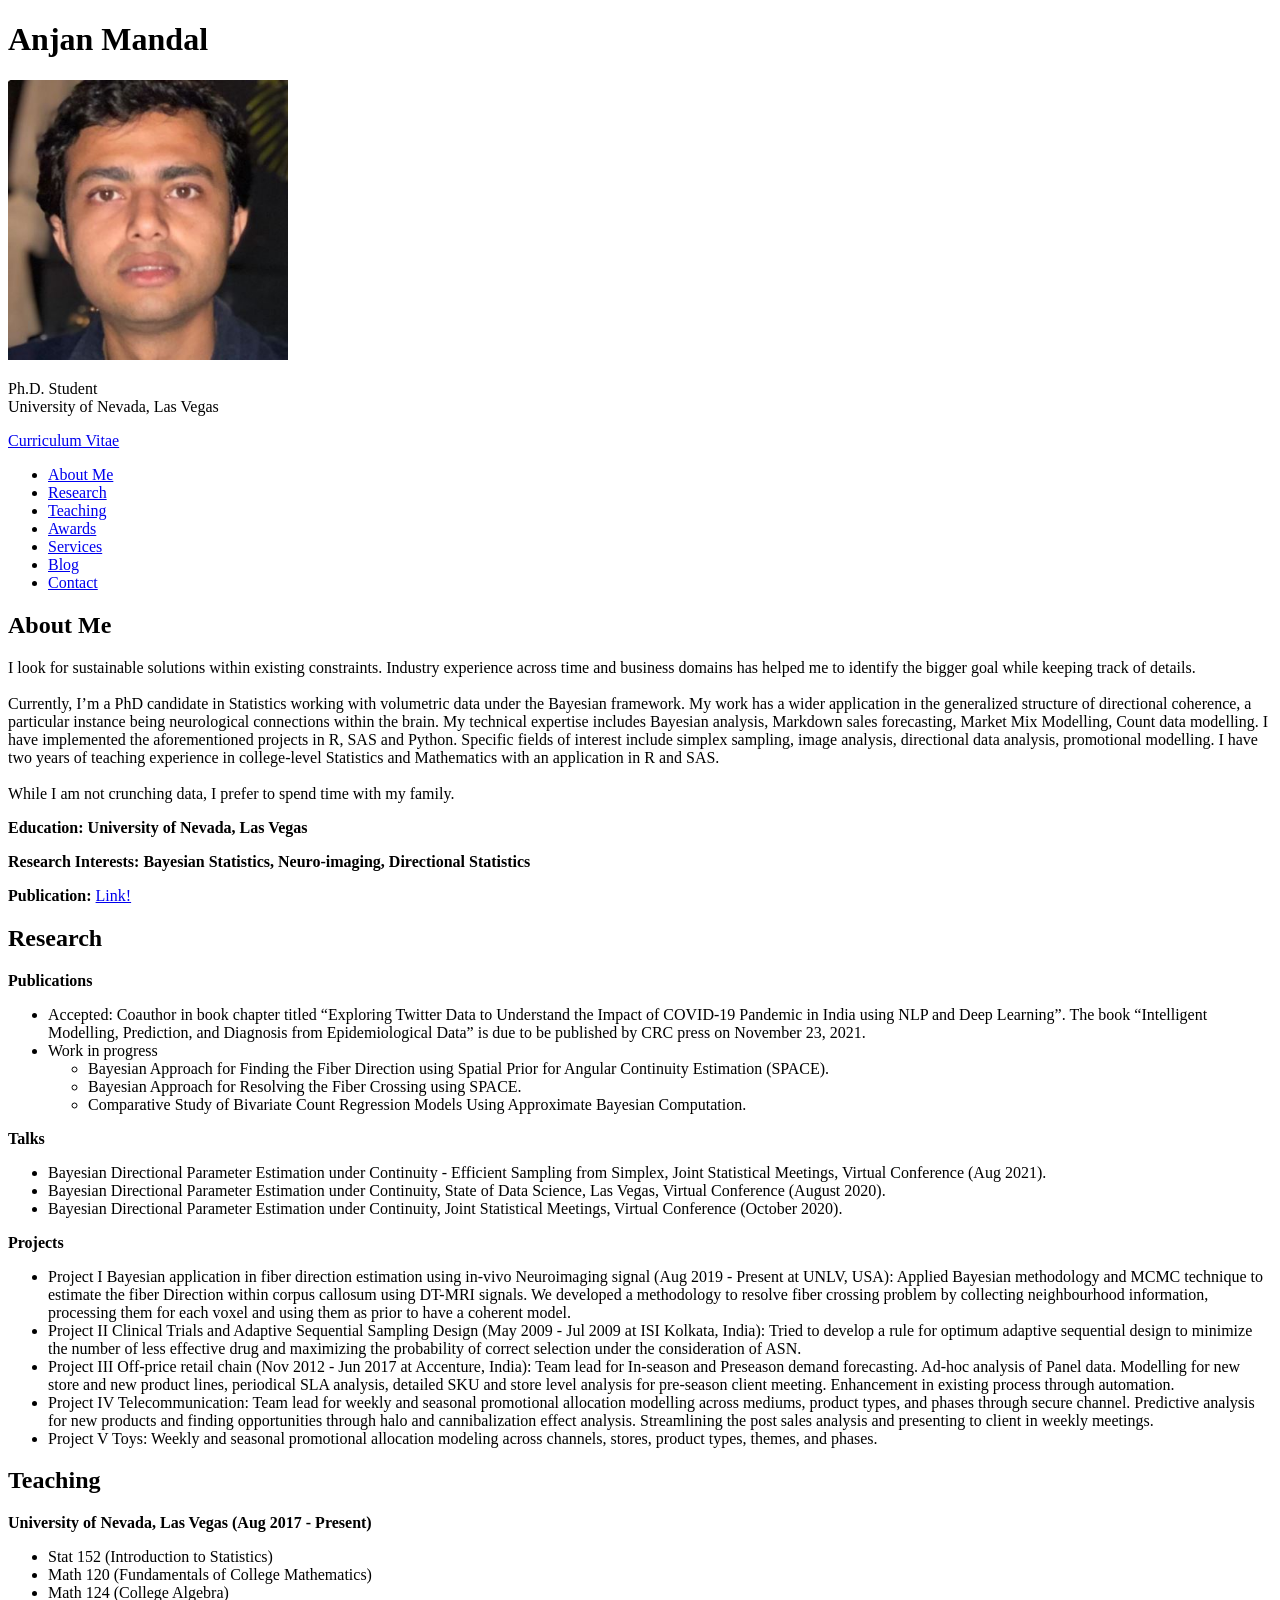
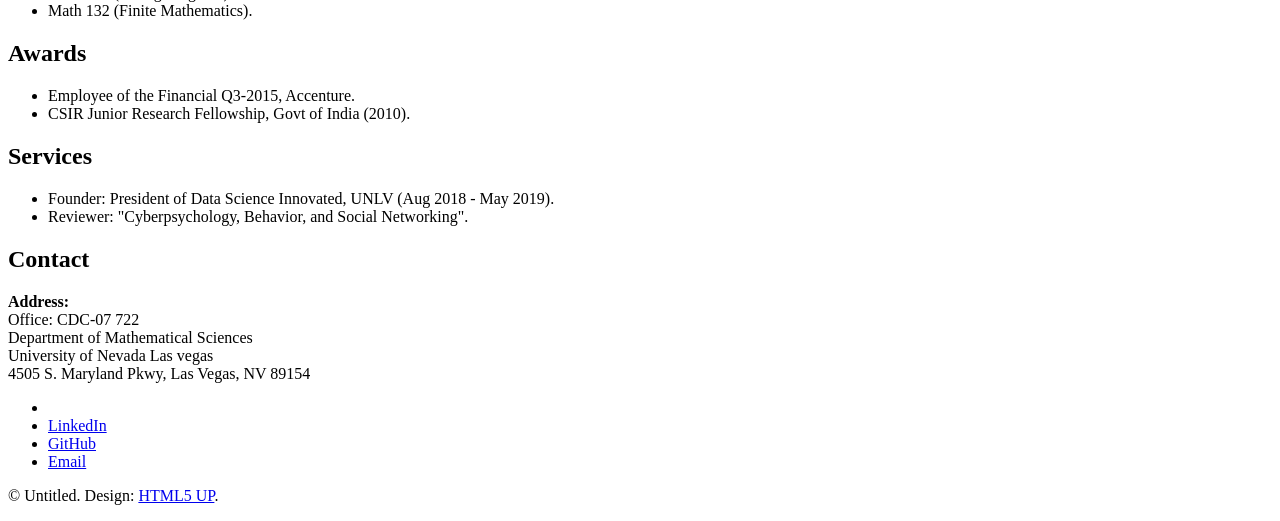
==== commit c29d5411: "Update index.html" ====
--- a/index.html
+++ b/index.html
@@ -141,7 +141,7 @@
 									the next line.
 								-->
 								<b>Publications </b> <br>
-								
+							
 							<ul>
 								<li> Accepted: Coauthor in book chapter titled “Exploring Twitter Data to Understand the Impact of COVID-19 Pandemic in India using NLP and Deep Learning”. The book “Intelligent
 Modelling, Prediction, and Diagnosis from Epidemiological Data” is due to be published by CRC press on November 23, 2021. </li>
@@ -151,7 +151,7 @@
 								<li> Bayesian Approach for Resolving the Fiber Crossing using SPACE.</li> 
 								<li> Comparative Study of Bivariate Count Regression Models Using Approximate Bayesian Computation.  </li> 
 									</ul>
-										</li>
+								</li>
 							</ul>
 							</p>
 							<p>
@@ -165,19 +165,15 @@
 							<p>
 								<b>Projects</b> <br>
 								<ul>
-								<li> Project I Bayesian application in fiber direction estimation using in-vivo Neuroimaging signal (Aug 2019 - Present at UNLV, USA): 
-								We applied Bayesian methodology and MCMC technique to estimate the fiber Direction within corpus 
+								<li> Project I Bayesian application in fiber direction estimation using in-vivo Neuroimaging signal (Aug 2019 - Present at UNLV, USA): Applied Bayesian methodology and MCMC technique to estimate the fiber Direction within corpus 
 								callosum using DT-MRI signals. We developed a methodology to resolve fiber crossing problem by collecting 
 								neighbourhood information, processing them for each voxel and using them as prior to have a coherent model. </li>
-								<li> Project II Clinical Trials and Adaptive Sequential Sampling Design (May 2009 - Jul 2009 at ISI Kolkata, India):
-								Tried to develop a rule for optimum adaptive sequential design to minimize the number of less effective drug and 
+								<li> Project II Clinical Trials and Adaptive Sequential Sampling Design (May 2009 - Jul 2009 at ISI Kolkata, India): Tried to develop a rule for optimum adaptive sequential design to minimize the number of less effective drug and 
 								maximizing the probability of correct selection under the consideration of ASN. 	</li>
-								<li>  Project III Off-price retail chain (Nov 2012 - Jun 2017 at Accenture, India): 
-								Team lead for In-season and Preseason demand forecasting. Ad-hoc analysis of Panel data. Modelling for new store and 
+								<li>  Project III Off-price retail chain (Nov 2012 - Jun 2017 at Accenture, India): Team lead for In-season and Preseason demand forecasting. Ad-hoc analysis of Panel data. Modelling for new store and 
 								new product lines, periodical SLA analysis, detailed SKU and store level analysis for pre-season client meeting. 
 								Enhancement in existing process through automation.	</li>
-								<li> Project IV Telecommunication: 
-								<br>Team lead for weekly and seasonal promotional allocation modelling across mediums, product types, 
+								<li> Project IV Telecommunication: Team lead for weekly and seasonal promotional allocation modelling across mediums, product types, 
 								and phases through secure channel. Predictive analysis for new products and finding opportunities through halo 
 								and cannibalization effect analysis. Streamlining the post sales analysis and presenting to client in weekly meetings. 	</li>
 								<li> Project V Toys: Weekly and seasonal promotional allocation modeling across channels, stores, product types, themes, and phases.
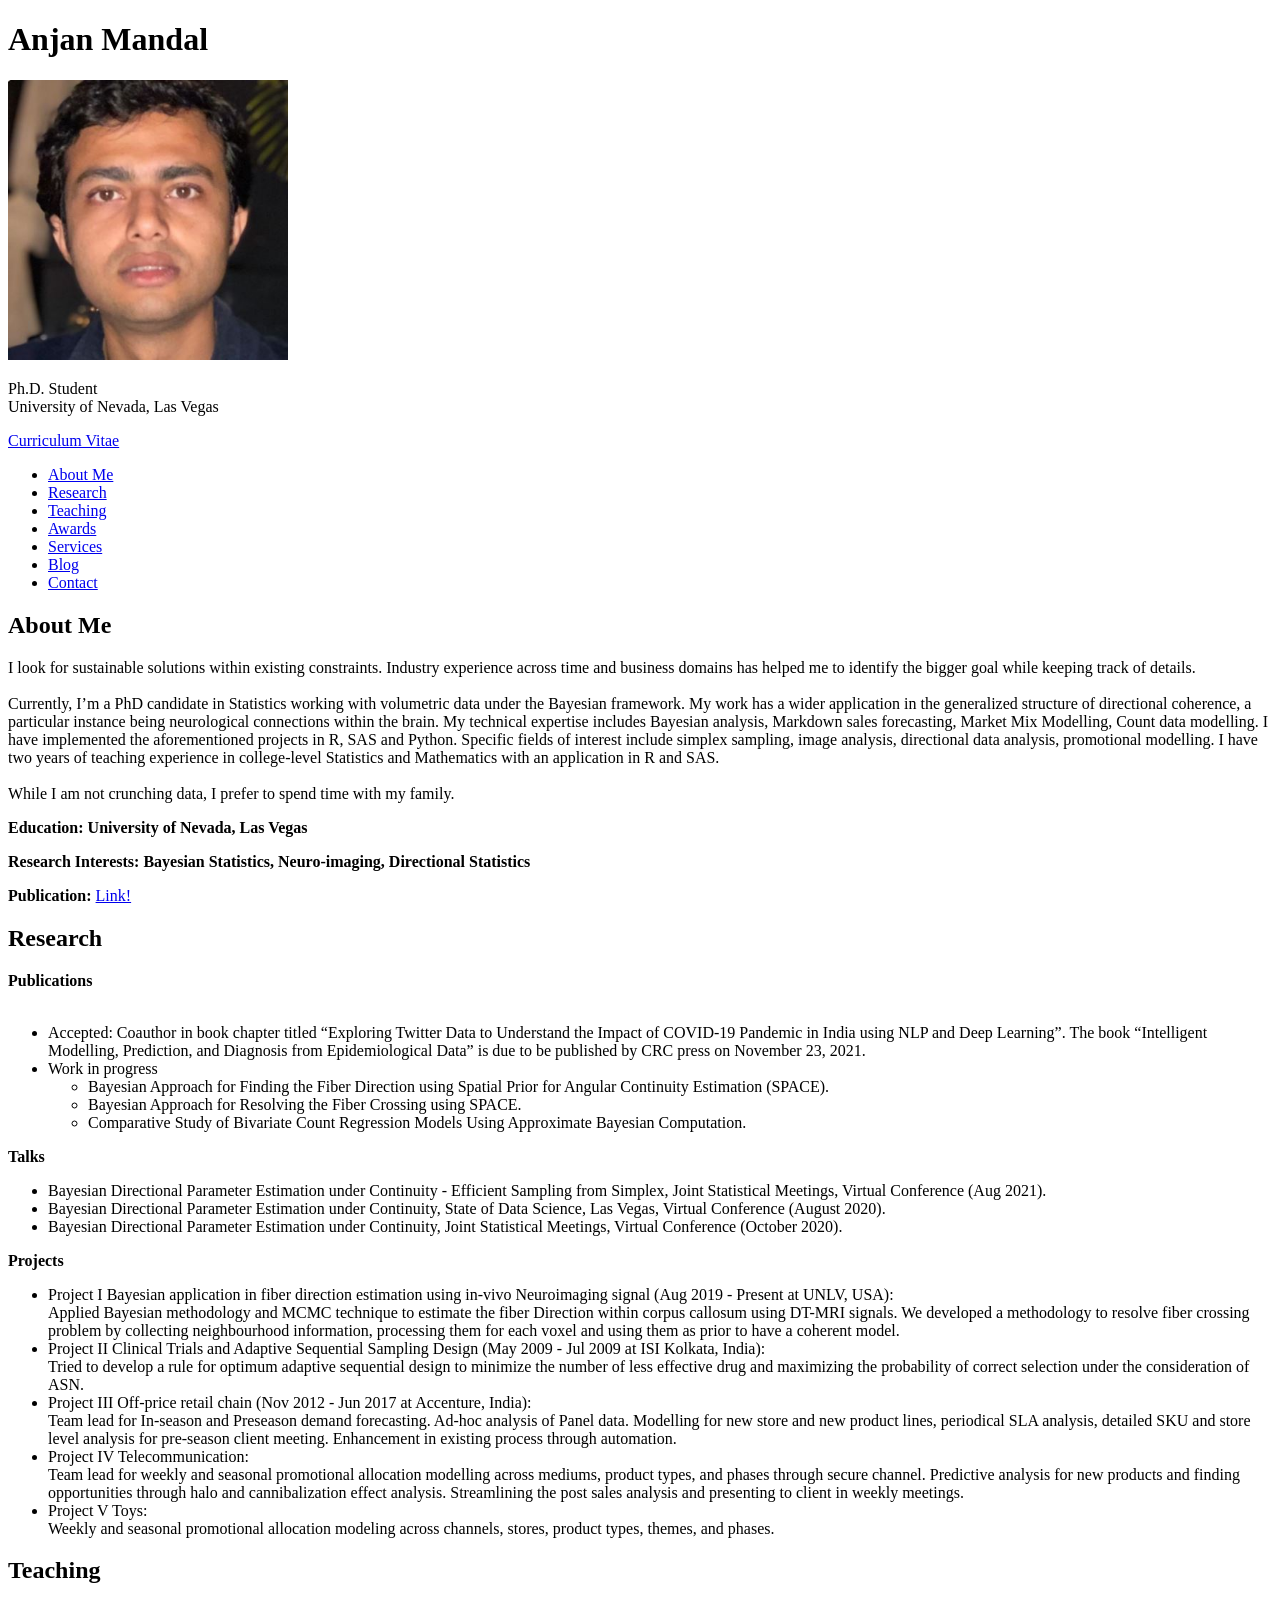
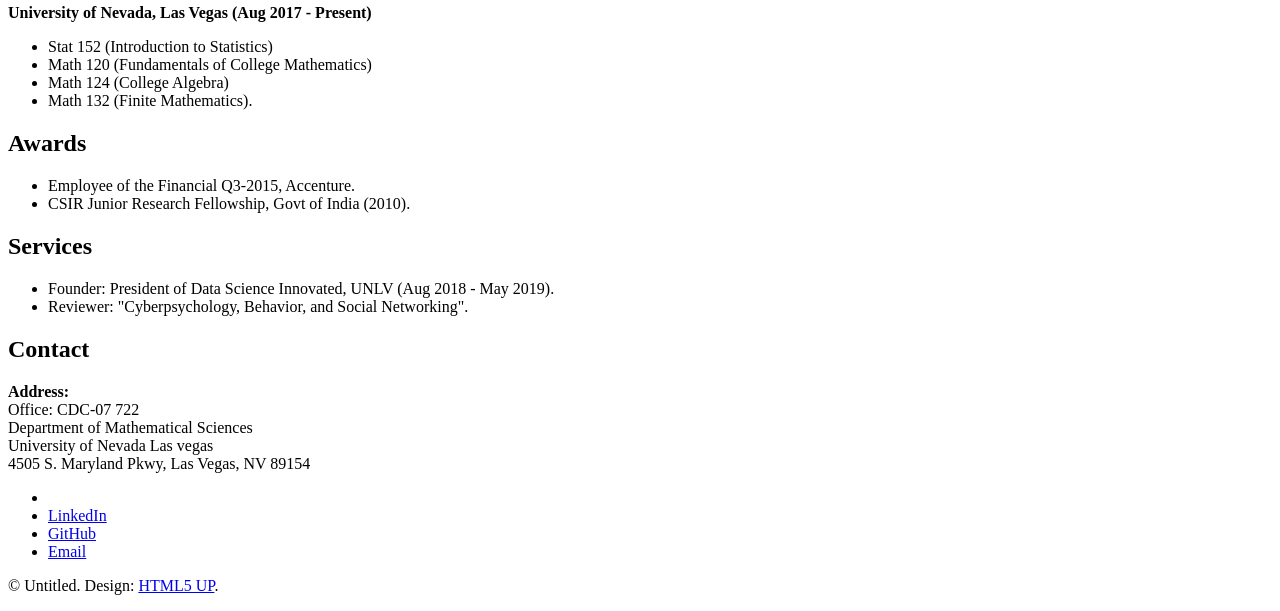
==== commit bfa728a1: "Update index.html" ====
--- a/index.html
+++ b/index.html
@@ -141,7 +141,7 @@
 									the next line.
 								-->
 								<b>Publications </b> <br>
-							
+							<br>
 							<ul>
 								<li> Accepted: Coauthor in book chapter titled “Exploring Twitter Data to Understand the Impact of COVID-19 Pandemic in India using NLP and Deep Learning”. The book “Intelligent
 Modelling, Prediction, and Diagnosis from Epidemiological Data” is due to be published by CRC press on November 23, 2021. </li>
@@ -165,18 +165,23 @@
 							<p>
 								<b>Projects</b> <br>
 								<ul>
-								<li> Project I Bayesian application in fiber direction estimation using in-vivo Neuroimaging signal (Aug 2019 - Present at UNLV, USA): Applied Bayesian methodology and MCMC technique to estimate the fiber Direction within corpus 
+								<li> Project I Bayesian application in fiber direction estimation using in-vivo Neuroimaging signal (Aug 2019 - Present at UNLV, USA): 
+									<br> Applied Bayesian methodology and MCMC technique to estimate the fiber Direction within corpus 
 								callosum using DT-MRI signals. We developed a methodology to resolve fiber crossing problem by collecting 
 								neighbourhood information, processing them for each voxel and using them as prior to have a coherent model. </li>
-								<li> Project II Clinical Trials and Adaptive Sequential Sampling Design (May 2009 - Jul 2009 at ISI Kolkata, India): Tried to develop a rule for optimum adaptive sequential design to minimize the number of less effective drug and 
+								<li> Project II Clinical Trials and Adaptive Sequential Sampling Design (May 2009 - Jul 2009 at ISI Kolkata, India): 
+									<br> Tried to develop a rule for optimum adaptive sequential design to minimize the number of less effective drug and 
 								maximizing the probability of correct selection under the consideration of ASN. 	</li>
-								<li>  Project III Off-price retail chain (Nov 2012 - Jun 2017 at Accenture, India): Team lead for In-season and Preseason demand forecasting. Ad-hoc analysis of Panel data. Modelling for new store and 
+								<li>  Project III Off-price retail chain (Nov 2012 - Jun 2017 at Accenture, India): 
+									<br> Team lead for In-season and Preseason demand forecasting. Ad-hoc analysis of Panel data. Modelling for new store and 
 								new product lines, periodical SLA analysis, detailed SKU and store level analysis for pre-season client meeting. 
 								Enhancement in existing process through automation.	</li>
-								<li> Project IV Telecommunication: Team lead for weekly and seasonal promotional allocation modelling across mediums, product types, 
+								<li> Project IV Telecommunication: 
+									<br> Team lead for weekly and seasonal promotional allocation modelling across mediums, product types, 
 								and phases through secure channel. Predictive analysis for new products and finding opportunities through halo 
 								and cannibalization effect analysis. Streamlining the post sales analysis and presenting to client in weekly meetings. 	</li>
-								<li> Project V Toys: Weekly and seasonal promotional allocation modeling across channels, stores, product types, themes, and phases.
+								<li> Project V Toys: 
+									<br> Weekly and seasonal promotional allocation modeling across channels, stores, product types, themes, and phases.
 								</li>
 							</ul>	
 							</p>
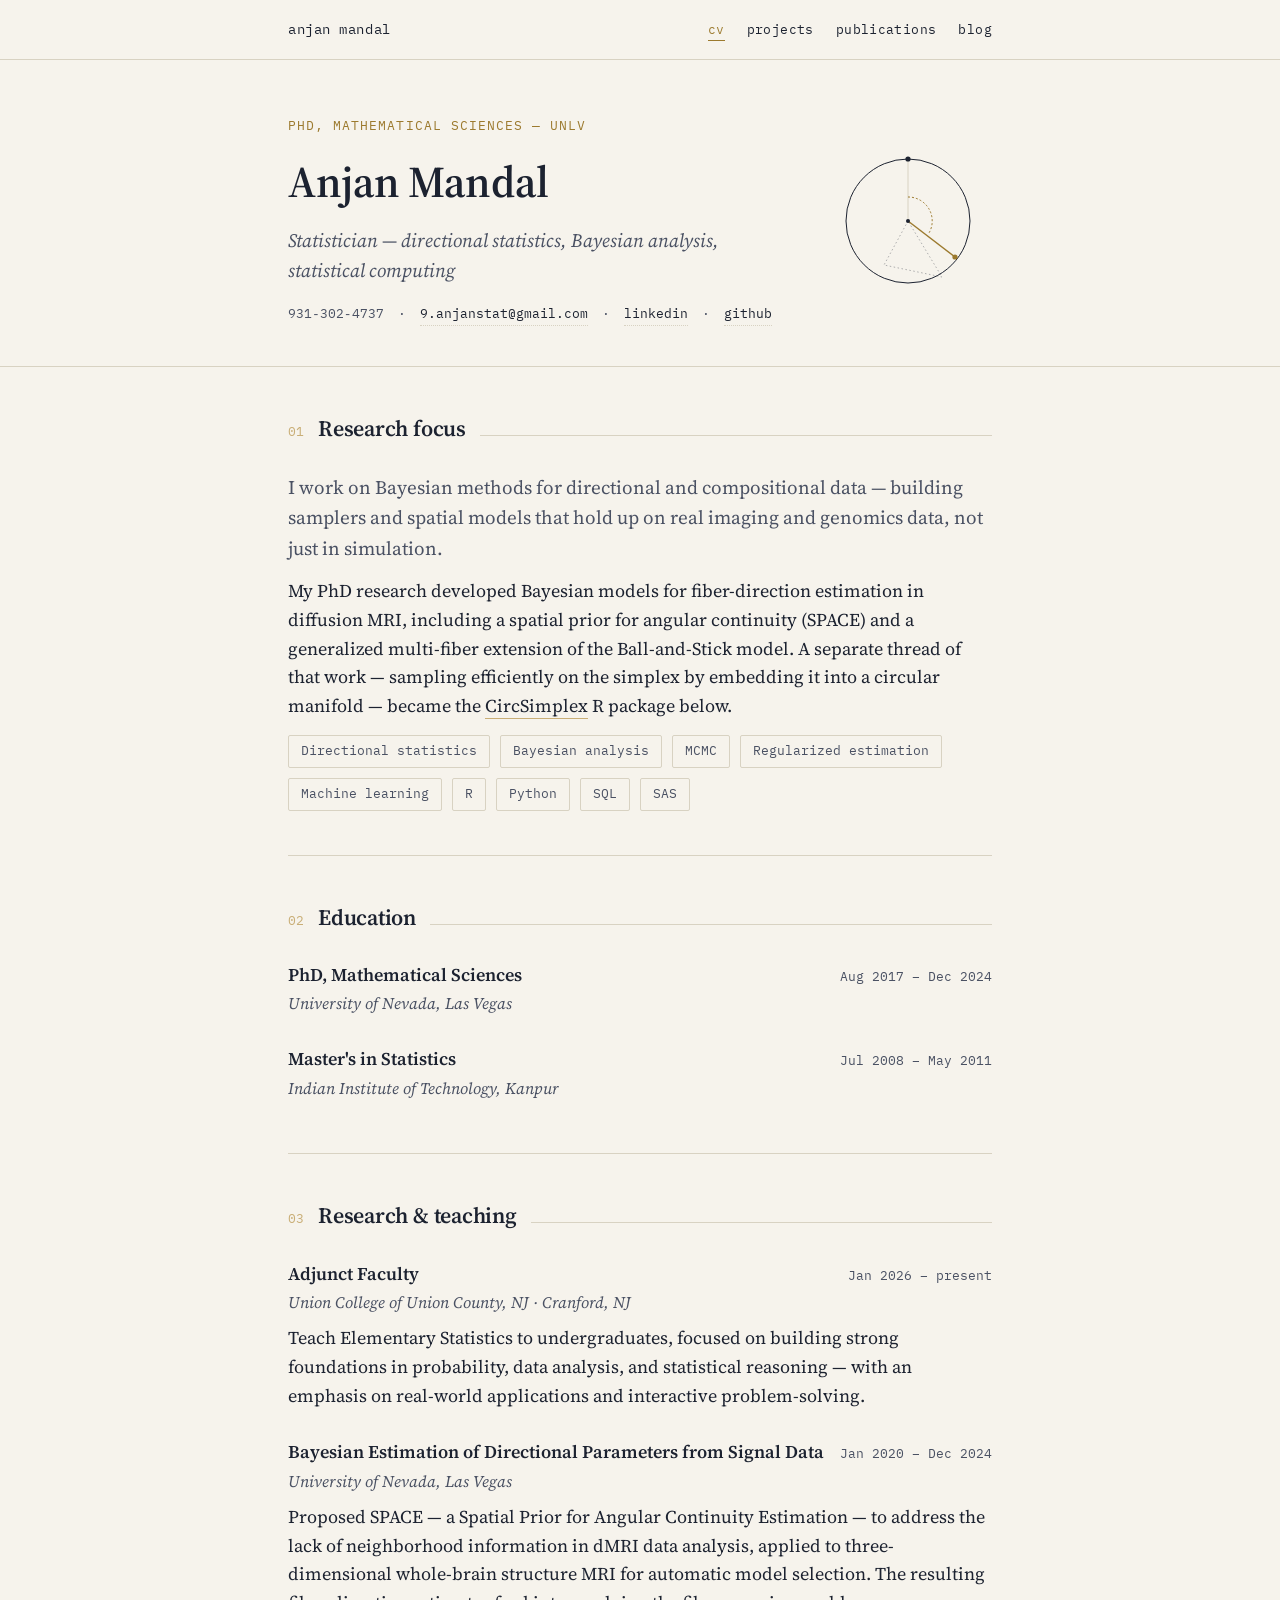
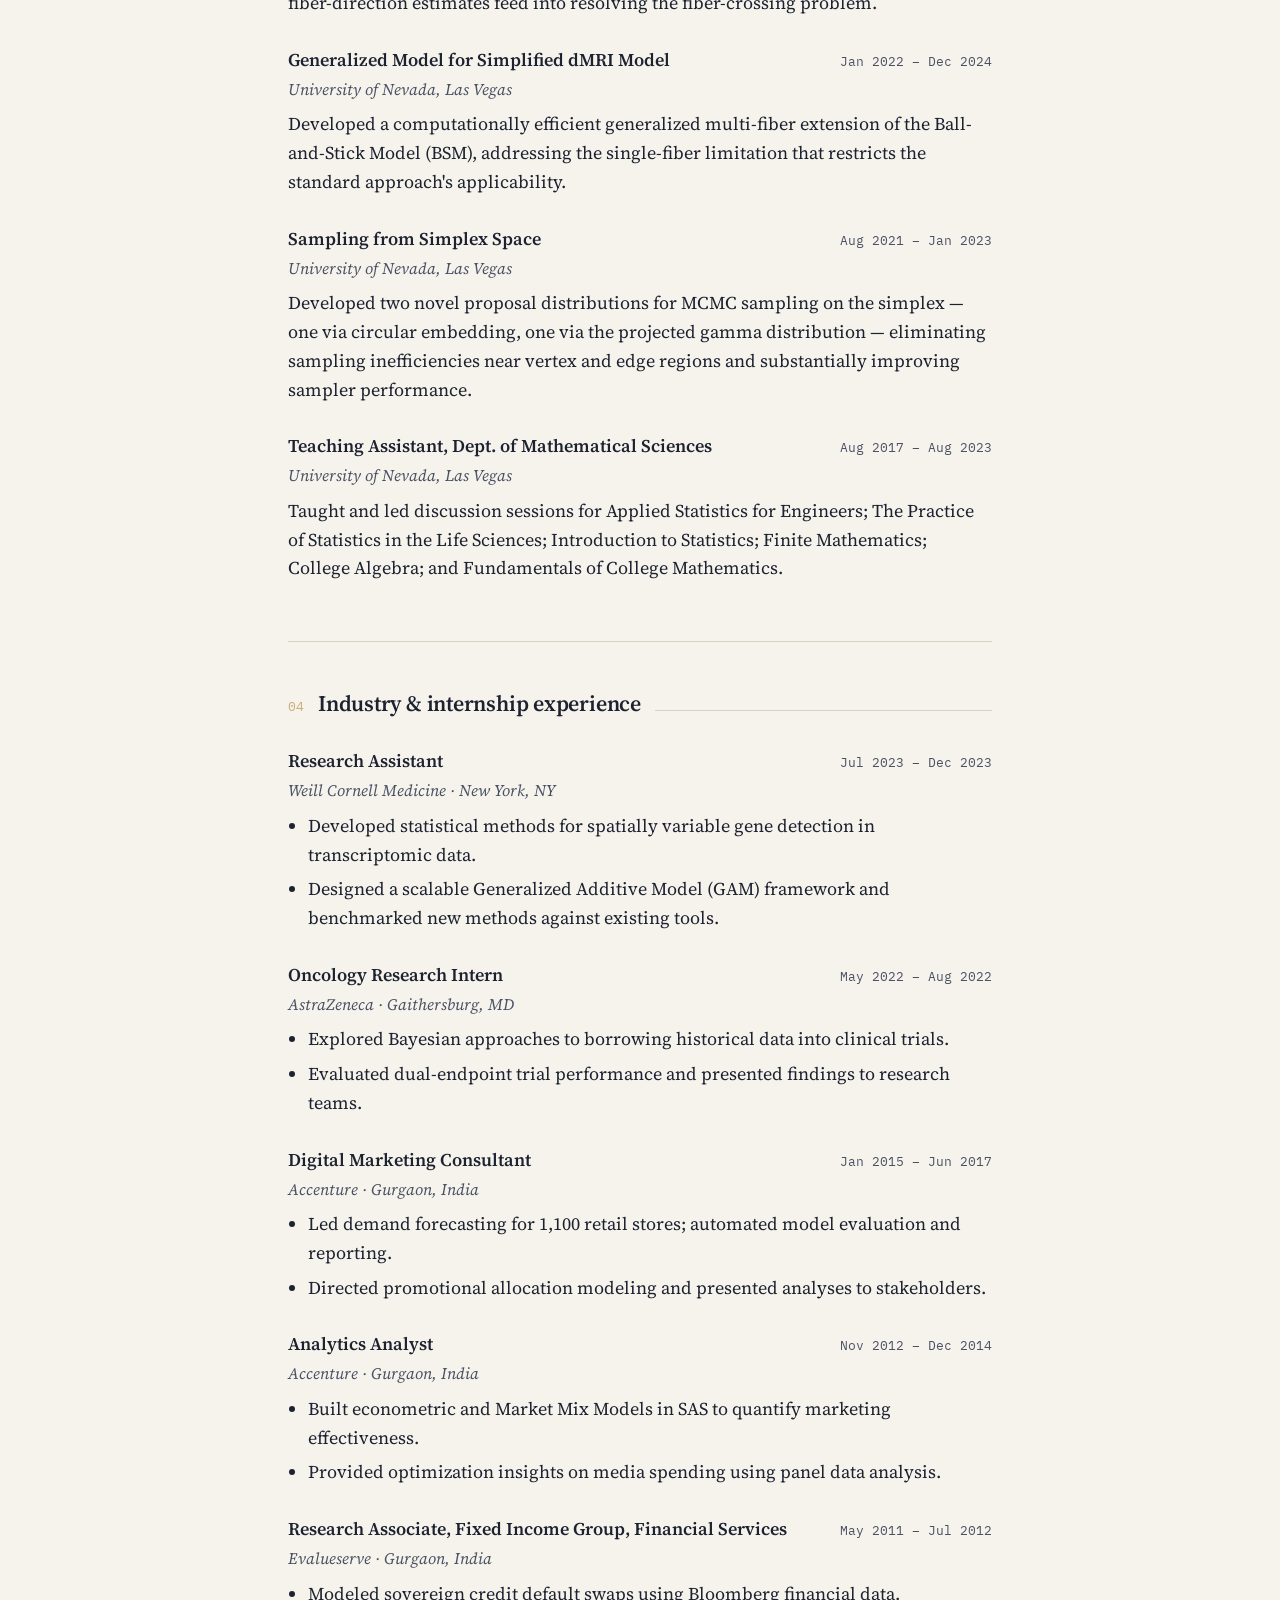
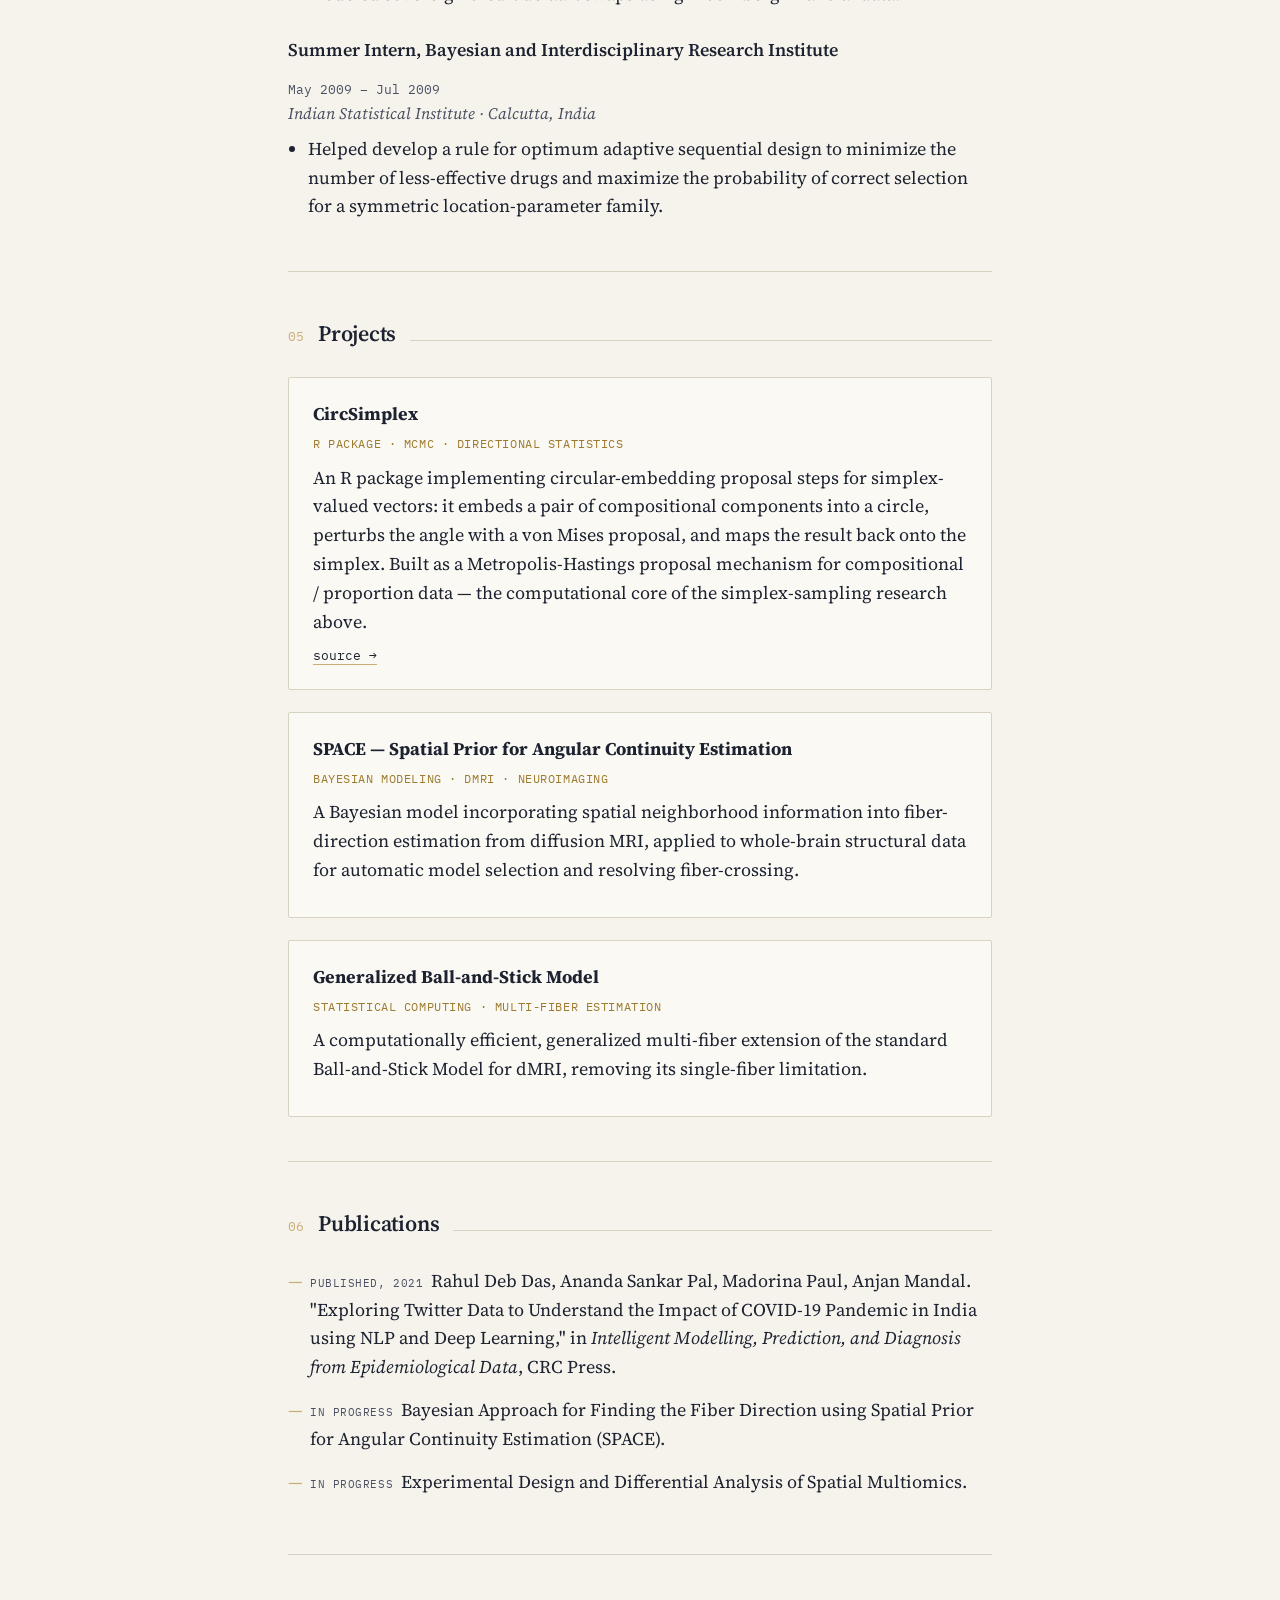
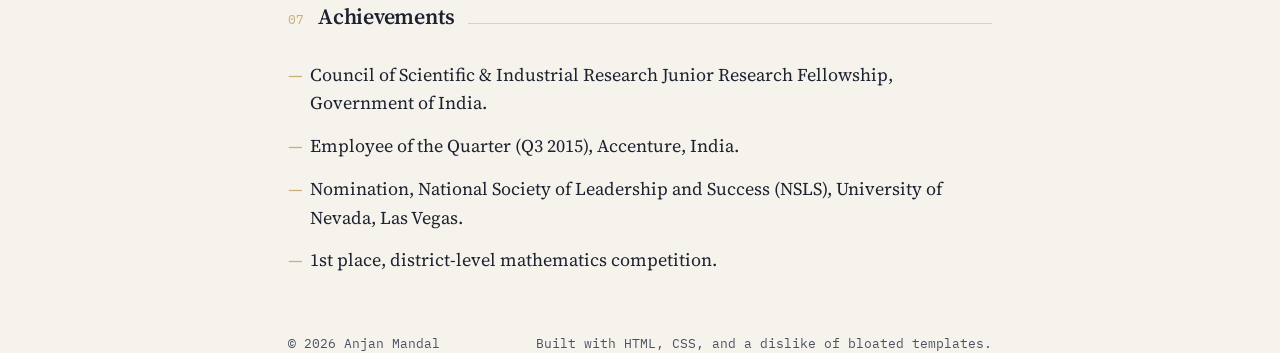
==== commit 984c1077: "Initial site" ====
--- a/index.html
+++ b/index.html
@@ -1,333 +1,236 @@
-<!DOCTYPE HTML>
-<!--
-	Dimension by HTML5 UP
-	html5up.net | @ajlkn
-	Free for personal and commercial use under the CCA 3.0 license (html5up.net/license)
--->
-<html>
-	<!-- 	This is the "Head" of the HTML document.
-		It contains information that isn't displayed on the actual page, but is useful
-		for the web browser when loading the page	
-	-->
-	<head>
-		<!-- This is the title of the page. It is the text that appears inside this pages tab in your web browser -->
-		<title>AstroSites</title>
-		<meta charset="utf-8" />
-		<meta name="viewport" content="width=device-width, initial-scale=1, user-scalable=no" />
-		<!-- 	This links to this page's CSS, which is contained in the folder assets/css and the file main.css.
-			 If you want to edit the styling of this page, you should edit the file assets/css/main.css
-			 If you have a new CSS file you'd like to add with custom styling, you should link to it here using:
-			 <link rel="stylesheet" href="assets/css/my-new-css-file.css"/> 
-		-->
-		<link rel="stylesheet" href="assets/css/main.css" />
-		<!-- 	In the case that the user's browser does not support JavaScript (unlikely, but possible), the page
-			will load a separate set of CSS stylings from the file assets/css/noscript.css
-			Any HTML contained inside <noscript></noscript> tags will be loaded in the event that JavaScript is not
-			available. 
-		-->
-		<noscript><link rel="stylesheet" href="assets/css/noscript.css" /></noscript>
-	</head>
-	<!-- The body is the location where your site's content will go -->
-	<body class="is-preload">
-
-			<!-- This "div" wraps around all of our content and just changes how things are layed out -->
-			<div id="wrapper">
-
-					<!-- This is where the content that appears on page load exists -->
-					<header id="header">
-						<!-- This is the main content of the front page -->
-						<div class="content">
-							<div class="inner">
-								<!-- Here is a heading where you can put your name -->
-								<h1>
-									Anjan Mandal
-								</h1>
-								<!-- 	Here is an image where you can put a picture of you. 
-									You can change the width and height attributes below to change how large
-									your image is.
-
-									Try adding "border-radius: 50%;" to the style attribute.
-								-->
-								<img src="images/anjan.jpg" style="width:280px; height:280px; object-fit: cover;">
-								<!-- 	Here is a paragraph where you can put your position and institution, or
-									a short line about yourself.
-								-->
-								<p>
-									Ph.D. Student <br> University of Nevada, Las Vegas
-								</p>
-								<!-- Here is a paragraph where you can put a link to your CV -->
-								<p>
-									<!-- Note you will want to change where this points to! -->
-									<a href="images/Resume_Anjan.pdf">Curriculum Vitae</a>
-								</p>
-							</div>
-						</div>
-						<!-- This is the navigation menu -->
-						<nav>
-							<!-- This element makes an "Unordered List" -->
-							<ul>
-								<!-- This is a "List Item" -->
-								<li>
-									<!-- 	Note that this links to #about, which will move the page to wherever
-										the element with the id "about" exists.
-									-->
-									<a href="#about">About Me</a>
-								</li>
-								<li>
-									<a href="#research">Research</a>
-								</li>
-								<li>
-									<a href="#teaching">Teaching</a>
-								</li>
-								<li>
-									<a href="#awards">Awards</a>
-								</li>
-								<li>
-									<a href="#services">Services</a>
-								</li>
-								<li>
-									<a href="#blog">Blog</a>
-								</li>
-								<li>
-									<a href="#contact">Contact</a>
-								</li>
-								<!-- 	You can add another button to your navigation menu by adding
-									another List Item with a link inside of it.
-								-->
-								<!-- <li>
-									<a href="images/Astronomy.jpg">My CV</a>
-								</li> -->
-							</ul>
-						</nav>
-					</header>
-
-					<!-- These are the "cards" that appear when you click the buttons on the main page -->
-					<div id="main">
-						<!-- 	Here is the "About Me" card. Note it has the id "about", which the previous 
-							button links to.
-						-->
-						<article id="about">
-							<h2 class="major">About Me</h2>
-							<!-- Here is an image that you can customize for this page -->
-							<p>
-								I look for sustainable solutions within existing constraints. Industry experience across time and business domains has helped me to identify the bigger goal while keeping track of details. <br>
-								
-								</b><br>Currently, I’m a PhD candidate in Statistics working with volumetric data under the Bayesian framework. My work has a wider application in the generalized structure of directional coherence, a particular instance being neurological connections within the brain. 
-								My technical expertise includes Bayesian analysis, Markdown sales forecasting, Market Mix Modelling, Count data modelling. I have implemented the aforementioned projects in R, SAS and Python. Specific fields of interest include simplex sampling, image analysis, directional 
-								data analysis, promotional modelling. I have two years of teaching experience in college-level Statistics and Mathematics with an application in R and SAS. <br>
-								
-								</b><br>While I am not crunching data, I prefer to spend time with my family. 
-							<!-- Here are three paragraphs where you can fill out information about yourself -->
-							<p>
-								<!-- Items contained in <b> tags are bolded! -->
-								<b>Education: University of Nevada, Las Vegas</b>
-							</p>
-							<p>
-								<b>Research Interests: Bayesian Statistics, Neuro-imaging, Directional Statistics </b>
-							</p>
-							<p>
-								<b>Publication:</b> <a href="https://www.routledge.com/Intelligent-Modelling-Prediction-and-Diagnosis-from-Epidemiological-Data/Bhattacharyya/p/book/9780367746063">Link!</a>
-							</p>
-						</article>
-
-						<!-- Here is the "Research" card. -->
-						<article id="research">
-							<h2 class="major">Research</h2>
-							<!-- <span class="image main">
-								<img src="images/pic02.jpg" alt=""/>
-							</span> 
-							<p>
-								<!-- 	A <br> tag puts in a break so that the text that follows it displays on
-									the next line.
-								-->
-								<b>Publications </b> <br>
-							<br>
-							<ul>
-								<li> Accepted: Coauthor in book chapter titled “Exploring Twitter Data to Understand the Impact of COVID-19 Pandemic in India using NLP and Deep Learning”. The book “Intelligent
-Modelling, Prediction, and Diagnosis from Epidemiological Data” is due to be published by CRC press on November 23, 2021. </li>
-								<li> Work in progress
-									<ul>
-								<li> Bayesian Approach for Finding the Fiber Direction using Spatial Prior for Angular Continuity Estimation (SPACE). </li> 
-								<li> Bayesian Approach for Resolving the Fiber Crossing using SPACE.</li> 
-								<li> Comparative Study of Bivariate Count Regression Models Using Approximate Bayesian Computation.  </li> 
-									</ul>
-								</li>
-							</ul>
-							</p>
-							<p>
-								<b>Talks</b> <br>
-								<ul>
-								<li> Bayesian Directional Parameter Estimation under Continuity - Efficient Sampling from Simplex, Joint Statistical Meetings, Virtual Conference (Aug 2021). </li>
-								<li> Bayesian Directional Parameter Estimation under Continuity, State of Data Science, Las Vegas, Virtual Conference (August 2020). </li>
-								<li> Bayesian Directional Parameter Estimation under Continuity, Joint Statistical Meetings, Virtual Conference (October 2020). </li>
-								</ul>	
-											</p>
-							<p>
-								<b>Projects</b> <br>
-								<ul>
-								<li> Project I Bayesian application in fiber direction estimation using in-vivo Neuroimaging signal (Aug 2019 - Present at UNLV, USA): 
-									<br> Applied Bayesian methodology and MCMC technique to estimate the fiber Direction within corpus 
-								callosum using DT-MRI signals. We developed a methodology to resolve fiber crossing problem by collecting 
-								neighbourhood information, processing them for each voxel and using them as prior to have a coherent model. </li>
-								<li> Project II Clinical Trials and Adaptive Sequential Sampling Design (May 2009 - Jul 2009 at ISI Kolkata, India): 
-									<br> Tried to develop a rule for optimum adaptive sequential design to minimize the number of less effective drug and 
-								maximizing the probability of correct selection under the consideration of ASN. 	</li>
-								<li>  Project III Off-price retail chain (Nov 2012 - Jun 2017 at Accenture, India): 
-									<br> Team lead for In-season and Preseason demand forecasting. Ad-hoc analysis of Panel data. Modelling for new store and 
-								new product lines, periodical SLA analysis, detailed SKU and store level analysis for pre-season client meeting. 
-								Enhancement in existing process through automation.	</li>
-								<li> Project IV Telecommunication: 
-									<br> Team lead for weekly and seasonal promotional allocation modelling across mediums, product types, 
-								and phases through secure channel. Predictive analysis for new products and finding opportunities through halo 
-								and cannibalization effect analysis. Streamlining the post sales analysis and presenting to client in weekly meetings. 	</li>
-								<li> Project V Toys: 
-									<br> Weekly and seasonal promotional allocation modeling across channels, stores, product types, themes, and phases.
-								</li>
-							</ul>	
-							</p>
-						</article>
-
-					
-						<!-- Here is the "Teaching" card. -->
-						<article id="teaching">
-							<h2 class="major">Teaching</h2>
-							<!-- <span class="image main">
-								<img src="images/pic02.jpg" alt=""/>
-							</span> 
-							<p>
-								<!-- 	A <br> tag puts in a break so that the text that follows it displays on
-									the next line.
-								-->
-							
-							<b> University of Nevada, Las Vegas (Aug 2017 - Present) </b>
-							<ul>
-								<li> Stat 152 (Introduction to Statistics) </li>
-								<li> Math 120 (Fundamentals of College Mathematics) </li>
-								<li> Math 124 (College Algebra) </li>
-								<li> Math 132 (Finite Mathematics).</li>
-							</ul>
-								
-							</p>
-						</article>
-
-						<!-- Here is the "Awards" card. -->
-						<article id="awards">
-							<h2 class="major">Awards</h2>
-							<!-- <span class="image main">
-								<img src="images/pic02.jpg" alt=""/>
-							</span> 
-							<p>
-								<!-- 	A <br> tag puts in a break so that the text that follows it displays on
-									the next line.
-								-->
-								<ul>
-								<li> Employee of the Financial Q3-2015, Accenture. </li>
-								<li> CSIR Junior Research Fellowship, Govt of India (2010).</li>
-							</ul>
-							</p>
-						</article>
-
-						<!-- Here is the "Services" card. -->
-						<article id="services">
-							<h2 class="major">Services</h2>
-							<!-- <span class="image main">
-								<img src="images/pic02.jpg" alt=""/>
-							</span> 
-							<p>
-								<!-- 	A <br> tag puts in a break so that the text that follows it displays on
-									the next line.
-								-->
-								
-							<ul>
-								<li> Founder: President of Data Science Innovated, UNLV (Aug 2018 - May 2019).</li>
-								<li> Reviewer: "Cyberpsychology, Behavior, and Social Networking".</li>
-							</ul>
-							</p>
-						</article>
-
-						<!-- Here is a the "Contact" card. -->
-						<article id="contact">
-							<h2 class="major">Contact</h2>
-							<!--<p> 
-								<b>Email: 9.anjan@gmail.com</b> 
-							</p>-->
-							<p> 
-								<b>Address: </b><br>Office: CDC-07 722  </b>
-										<br> Department of Mathematical Sciences </b>
-										<br> University of Nevada Las vegas  </b>  
-                                                                                <br> 4505 S. Maryland Pkwy, Las Vegas, NV 89154 </b>
-							</p>
-
-							<!-- 	Here are the fancy icons that link to your social media.
-								These icons are rendered using Font Awesome fonts, and you can find more icons
-								here: https://fontawesome.com/icons
-							-->
-							<ul class="icons">
-								<!-- The Twitter icon -->
-								 <li>
-									<!-- 	Note that you need to change the link to point to your page.
-										Replace "#" with your Twitter profile page.
-									-->
-									<!-- <a href="https://twitter.com/thankomoni" class="icon fa-twitter">
-										<span class="label">Twitter</span>
-									</a>
-								</li> -->
-								<!-- The Linkedin icon -->
-								<li>
-									<a href="https://www.linkedin.com/in/anjan-mandal-21b61019/?originalSubdomain=in" class="icon fa-linkedin">
-										<span class="label">LinkedIn</span>
-									</a>
-								</li>
-								<!-- The Instagram icon 
-								<li>
-									<a href="#" class="icon fa-instagram">
-										<span class="label">Instagram</span>
-									</a>
-								</li> -->
-								<!-- The GitHub icon -->
-								<li>
-									<a href="https://github.com/Anjan-stat" class="icon fa-github">
-										<span class="label">GitHub</span>
-									</a>
-								</li>
-								<!-- 	We can add a new icon by searching on the Font Awesome website
-									for the correct class name and inserting it as a new list item.
-
-									We found "envelope" here: https://fontawesome.com/icons/envelope
-								-->
-								 <li>
-									<a href="mailto:9.anjan@gmail.com" class="icon fa-envelope">
-										<span class="label">Email</span>
-									</a> 
-								</li> 
-							</ul>
-						</article>
-					</div>
-
-					<!-- This is the footer that appears at the bottom of the page -->
-					<footer id="footer">
-						<!-- 	You can change "Untitled" to your name to show everyone that
-							this is your work.
-						-->
-						<p class="copyright">&copy; Untitled. Design: <a href="https://html5up.net">HTML5 UP</a>.</p>
-					</footer>
-
-			</div>
-
-			<!--	This is the background image of the site.
-				All configuration of the background is done with CSS.
-				Look in the file assets/css/main.css and search for "#bg" to
-				see how this element is styled. Look for comments pointing 
-				to where you can set a new background image.
-			-->
-			<div id="bg"></div>
-
-			<!-- Scripts -->
-			<script src="assets/js/jquery.min.js"></script>
-			<script src="assets/js/browser.min.js"></script>
-			<script src="assets/js/breakpoints.min.js"></script>
-			<script src="assets/js/util.js"></script>
-			<script src="assets/js/main.js"></script>
-
-	</body>
-</html>
+<!DOCTYPE html>
+<html lang="en">
+<head>
+<meta charset="UTF-8">
+<meta name="viewport" content="width=device-width, initial-scale=1.0">
+<title>Anjan Mandal — Statistician</title>
+<meta name="description" content="Anjan Mandal, PhD — Bayesian statistics, directional statistics, and statistical computing.">
+<link rel="preconnect" href="https://fonts.googleapis.com">
+<link rel="preconnect" href="https://fonts.gstatic.com" crossorigin>
+<link href="https://fonts.googleapis.com/css2?family=Source+Serif+4:ital,wght@0,400;0,600;0,700;1,400&family=IBM+Plex+Mono:wght@400;500&display=swap" rel="stylesheet">
+<link rel="stylesheet" href="css/style.css">
+</head>
+<body>
+
+<nav class="site-nav">
+  <div class="wrap">
+    <a class="brand" href="index.html">anjan&nbsp;mandal</a>
+    <ul>
+      <li><a class="current" href="index.html#top">cv</a></li>
+      <li><a href="index.html#projects">projects</a></li>
+      <li><a href="index.html#publications">publications</a></li>
+      <li><a href="blog/index.html">blog</a></li>
+    </ul>
+  </div>
+</nav>
+
+<header class="hero" id="top">
+  <div class="wrap hero-grid">
+    <div class="hero-text">
+      <p class="eyebrow">PhD, Mathematical Sciences — UNLV</p>
+      <h1>Anjan Mandal</h1>
+      <p class="role">Statistician — directional statistics, Bayesian analysis, statistical computing</p>
+      <div class="contact-line">
+        <span>931&#8209;302&#8209;4737</span>
+        <span>&middot;</span>
+        <a href="mailto:9.anjanstat@gmail.com">9.anjanstat@gmail.com</a>
+        <span>&middot;</span>
+        <a href="https://www.linkedin.com/in/anjan-mandal/" target="_blank" rel="noopener">linkedin</a>
+        <span>&middot;</span>
+        <a href="https://github.com/Anjan-stat" target="_blank" rel="noopener">github</a>
+      </div>
+    </div>
+    <div class="signature-figure" aria-hidden="true">
+      <!-- Signature mark: circular embedding of a simplex point, drawn from the candidate's own
+           thesis work (von Mises proposal steps on the simplex). -->
+      <svg viewBox="0 0 168 168" fill="none">
+        <circle cx="84" cy="84" r="62" stroke="#1C2230" stroke-width="1"/>
+        <line x1="84" y1="84" x2="84" y2="22" stroke="#D8D2C2" stroke-width="1"/>
+        <line x1="84" y1="84" x2="131" y2="120" stroke="#9C7A2E" stroke-width="1.4"/>
+        <path d="M 84 60 A 24 24 0 0 1 105 96" stroke="#9C7A2E" stroke-width="1" fill="none" stroke-dasharray="2 2"/>
+        <circle cx="84" cy="22" r="2.6" fill="#1C2230"/>
+        <circle cx="131" cy="120" r="2.6" fill="#9C7A2E"/>
+        <circle cx="84" cy="84" r="2" fill="#1C2230"/>
+        <polygon points="84,84 60,128 118,140" stroke="#1C2230" stroke-width="0.75" stroke-dasharray="1.5 2.5" fill="none" opacity="0.45"/>
+      </svg>
+    </div>
+  </div>
+</header>
+
+<main class="wrap">
+
+  <section id="about">
+    <div class="section-head"><span class="num">01</span><h2>Research focus</h2><span class="rule"></span></div>
+    <p class="lede">I work on Bayesian methods for directional and compositional data — building samplers and spatial models that hold up on real imaging and genomics data, not just in simulation.</p>
+    <p>My PhD research developed Bayesian models for fiber-direction estimation in diffusion MRI, including a spatial prior for angular continuity (SPACE) and a generalized multi-fiber extension of the Ball-and-Stick model. A separate thread of that work — sampling efficiently on the simplex by embedding it into a circular manifold — became the <a href="#projects">CircSimplex</a> R package below.</p>
+    <div class="skills-row">
+      <span class="skill-pill">Directional statistics</span>
+      <span class="skill-pill">Bayesian analysis</span>
+      <span class="skill-pill">MCMC</span>
+      <span class="skill-pill">Regularized estimation</span>
+      <span class="skill-pill">Machine learning</span>
+      <span class="skill-pill">R</span>
+      <span class="skill-pill">Python</span>
+      <span class="skill-pill">SQL</span>
+      <span class="skill-pill">SAS</span>
+    </div>
+  </section>
+
+  <section id="education">
+    <div class="section-head"><span class="num">02</span><h2>Education</h2><span class="rule"></span></div>
+    <div class="entry">
+      <div class="entry-head"><h3>PhD, Mathematical Sciences</h3><span class="when">Aug 2017 – Dec 2024</span></div>
+      <p class="org">University of Nevada, Las Vegas</p>
+    </div>
+    <div class="entry">
+      <div class="entry-head"><h3>Master's in Statistics</h3><span class="when">Jul 2008 – May 2011</span></div>
+      <p class="org">Indian Institute of Technology, Kanpur</p>
+    </div>
+  </section>
+
+  <section id="research">
+    <div class="section-head"><span class="num">03</span><h2>Research &amp; teaching</h2><span class="rule"></span></div>
+
+    <div class="entry">
+      <div class="entry-head"><h3>Adjunct Faculty</h3><span class="when">Jan 2026 – present</span></div>
+      <p class="org">Union College of Union County, NJ &middot; Cranford, NJ</p>
+      <p>Teach Elementary Statistics to undergraduates, focused on building strong foundations in probability, data analysis, and statistical reasoning — with an emphasis on real-world applications and interactive problem-solving.</p>
+    </div>
+
+    <div class="entry">
+      <div class="entry-head"><h3>Bayesian Estimation of Directional Parameters from Signal Data</h3><span class="when">Jan 2020 – Dec 2024</span></div>
+      <p class="org">University of Nevada, Las Vegas</p>
+      <p>Proposed SPACE — a Spatial Prior for Angular Continuity Estimation — to address the lack of neighborhood information in dMRI data analysis, applied to three-dimensional whole-brain structure MRI for automatic model selection. The resulting fiber-direction estimates feed into resolving the fiber-crossing problem.</p>
+    </div>
+
+    <div class="entry">
+      <div class="entry-head"><h3>Generalized Model for Simplified dMRI Model</h3><span class="when">Jan 2022 – Dec 2024</span></div>
+      <p class="org">University of Nevada, Las Vegas</p>
+      <p>Developed a computationally efficient generalized multi-fiber extension of the Ball-and-Stick Model (BSM), addressing the single-fiber limitation that restricts the standard approach's applicability.</p>
+    </div>
+
+    <div class="entry">
+      <div class="entry-head"><h3>Sampling from Simplex Space</h3><span class="when">Aug 2021 – Jan 2023</span></div>
+      <p class="org">University of Nevada, Las Vegas</p>
+      <p>Developed two novel proposal distributions for MCMC sampling on the simplex — one via circular embedding, one via the projected gamma distribution — eliminating sampling inefficiencies near vertex and edge regions and substantially improving sampler performance.</p>
+    </div>
+
+    <div class="entry">
+      <div class="entry-head"><h3>Teaching Assistant, Dept. of Mathematical Sciences</h3><span class="when">Aug 2017 – Aug 2023</span></div>
+      <p class="org">University of Nevada, Las Vegas</p>
+      <p>Taught and led discussion sessions for Applied Statistics for Engineers; The Practice of Statistics in the Life Sciences; Introduction to Statistics; Finite Mathematics; College Algebra; and Fundamentals of College Mathematics.</p>
+    </div>
+  </section>
+
+  <section id="experience">
+    <div class="section-head"><span class="num">04</span><h2>Industry &amp; internship experience</h2><span class="rule"></span></div>
+
+    <div class="entry">
+      <div class="entry-head"><h3>Research Assistant</h3><span class="when">Jul 2023 – Dec 2023</span></div>
+      <p class="org">Weill Cornell Medicine &middot; New York, NY</p>
+      <ul>
+        <li>Developed statistical methods for spatially variable gene detection in transcriptomic data.</li>
+        <li>Designed a scalable Generalized Additive Model (GAM) framework and benchmarked new methods against existing tools.</li>
+      </ul>
+    </div>
+
+    <div class="entry">
+      <div class="entry-head"><h3>Oncology Research Intern</h3><span class="when">May 2022 – Aug 2022</span></div>
+      <p class="org">AstraZeneca &middot; Gaithersburg, MD</p>
+      <ul>
+        <li>Explored Bayesian approaches to borrowing historical data into clinical trials.</li>
+        <li>Evaluated dual-endpoint trial performance and presented findings to research teams.</li>
+      </ul>
+    </div>
+
+    <div class="entry">
+      <div class="entry-head"><h3>Digital Marketing Consultant</h3><span class="when">Jan 2015 – Jun 2017</span></div>
+      <p class="org">Accenture &middot; Gurgaon, India</p>
+      <ul>
+        <li>Led demand forecasting for 1,100 retail stores; automated model evaluation and reporting.</li>
+        <li>Directed promotional allocation modeling and presented analyses to stakeholders.</li>
+      </ul>
+    </div>
+
+    <div class="entry">
+      <div class="entry-head"><h3>Analytics Analyst</h3><span class="when">Nov 2012 – Dec 2014</span></div>
+      <p class="org">Accenture &middot; Gurgaon, India</p>
+      <ul>
+        <li>Built econometric and Market Mix Models in SAS to quantify marketing effectiveness.</li>
+        <li>Provided optimization insights on media spending using panel data analysis.</li>
+      </ul>
+    </div>
+
+    <div class="entry">
+      <div class="entry-head"><h3>Research Associate, Fixed Income Group, Financial Services</h3><span class="when">May 2011 – Jul 2012</span></div>
+      <p class="org">Evalueserve &middot; Gurgaon, India</p>
+      <ul>
+        <li>Modeled sovereign credit default swaps using Bloomberg financial data.</li>
+      </ul>
+    </div>
+
+    <div class="entry">
+      <div class="entry-head"><h3>Summer Intern, Bayesian and Interdisciplinary Research Institute</h3><span class="when">May 2009 – Jul 2009</span></div>
+      <p class="org">Indian Statistical Institute &middot; Calcutta, India</p>
+      <ul>
+        <li>Helped develop a rule for optimum adaptive sequential design to minimize the number of less-effective drugs and maximize the probability of correct selection for a symmetric location-parameter family.</li>
+      </ul>
+    </div>
+  </section>
+
+  <section id="projects">
+    <div class="section-head"><span class="num">05</span><h2>Projects</h2><span class="rule"></span></div>
+    <div class="projects-grid">
+
+      <div class="project-card">
+        <h3>CircSimplex</h3>
+        <div class="tags">R package &middot; MCMC &middot; directional statistics</div>
+        <p>An R package implementing circular-embedding proposal steps for simplex-valued vectors: it embeds a pair of compositional components into a circle, perturbs the angle with a von Mises proposal, and maps the result back onto the simplex. Built as a Metropolis-Hastings proposal mechanism for compositional / proportion data — the computational core of the simplex-sampling research above.</p>
+        <div class="links">
+          <a href="https://github.com/Anjan-stat/CircSimplex" target="_blank" rel="noopener">source &rarr;</a>
+        </div>
+      </div>
+
+      <div class="project-card">
+        <h3>SPACE — Spatial Prior for Angular Continuity Estimation</h3>
+        <div class="tags">Bayesian modeling &middot; dMRI &middot; neuroimaging</div>
+        <p>A Bayesian model incorporating spatial neighborhood information into fiber-direction estimation from diffusion MRI, applied to whole-brain structural data for automatic model selection and resolving fiber-crossing.</p>
+      </div>
+
+      <div class="project-card">
+        <h3>Generalized Ball-and-Stick Model</h3>
+        <div class="tags">Statistical computing &middot; multi-fiber estimation</div>
+        <p>A computationally efficient, generalized multi-fiber extension of the standard Ball-and-Stick Model for dMRI, removing its single-fiber limitation.</p>
+      </div>
+
+    </div>
+  </section>
+
+  <section id="publications">
+    <div class="section-head"><span class="num">06</span><h2>Publications</h2><span class="rule"></span></div>
+    <ul class="pub-list">
+      <li><span class="status">Published, 2021</span>Rahul Deb Das, Ananda Sankar Pal, Madorina Paul, Anjan Mandal. "Exploring Twitter Data to Understand the Impact of COVID-19 Pandemic in India using NLP and Deep Learning," in <em>Intelligent Modelling, Prediction, and Diagnosis from Epidemiological Data</em>, CRC Press.</li>
+      <li><span class="status">In progress</span>Bayesian Approach for Finding the Fiber Direction using Spatial Prior for Angular Continuity Estimation (SPACE).</li>
+      <li><span class="status">In progress</span>Experimental Design and Differential Analysis of Spatial Multiomics.</li>
+    </ul>
+  </section>
+
+  <section id="achievements">
+    <div class="section-head"><span class="num">07</span><h2>Achievements</h2><span class="rule"></span></div>
+    <ul class="pub-list">
+      <li>Council of Scientific &amp; Industrial Research Junior Research Fellowship, Government of India.</li>
+      <li>Employee of the Quarter (Q3 2015), Accenture, India.</li>
+      <li>Nomination, National Society of Leadership and Success (NSLS), University of Nevada, Las Vegas.</li>
+      <li>1st place, district-level mathematics competition.</li>
+    </ul>
+  </section>
+
+</main>
+
+<footer class="wrap">
+  <span>&copy; 2026 Anjan Mandal</span>
+  <span>Built with HTML, CSS, and a dislike of bloated templates.</span>
+</footer>
+
+</body>
+</html>
--- a/css/style.css
+++ b/css/style.css
@@ -0,0 +1,327 @@
+/* ============================================================
+   Design tokens
+   Paper:   #F6F3EC   Ink:   #1C2230   Ink-soft: #4A5163
+   Line:    #D8D2C2   Accent: #9C7A2E (muted ochre)   Accent-soft: #C9AE76
+   ============================================================ */
+
+:root {
+  --paper: #F6F3EC;
+  --paper-raised: #FBF9F4;
+  --ink: #1C2230;
+  --ink-soft: #4A5163;
+  --line: #D8D2C2;
+  --accent: #9C7A2E;
+  --accent-soft: #C9AE76;
+  --serif: "Source Serif 4", Georgia, "Times New Roman", serif;
+  --mono: "IBM Plex Mono", "SFMono-Regular", Consolas, monospace;
+  --max: 760px;
+}
+
+* { box-sizing: border-box; }
+
+html { scroll-behavior: smooth; }
+
+@media (prefers-reduced-motion: reduce) {
+  html { scroll-behavior: auto; }
+  * { animation-duration: 0.01ms !important; transition-duration: 0.01ms !important; }
+}
+
+body {
+  margin: 0;
+  background: var(--paper);
+  color: var(--ink);
+  font-family: var(--serif);
+  font-size: 18px;
+  line-height: 1.6;
+  -webkit-font-smoothing: antialiased;
+}
+
+a {
+  color: var(--ink);
+  text-decoration: none;
+  border-bottom: 1px solid var(--accent-soft);
+  transition: border-color 0.15s ease, color 0.15s ease;
+}
+a:hover, a:focus-visible { color: var(--accent); border-color: var(--accent); }
+a:focus-visible { outline: 2px solid var(--accent); outline-offset: 2px; border-radius: 1px; }
+
+.wrap {
+  max-width: var(--max);
+  margin: 0 auto;
+  padding: 0 28px;
+}
+
+/* ---------- Top nav ---------- */
+.site-nav {
+  border-bottom: 1px solid var(--line);
+  background: var(--paper);
+  position: sticky;
+  top: 0;
+  z-index: 10;
+}
+.site-nav .wrap {
+  display: flex;
+  align-items: baseline;
+  justify-content: space-between;
+  padding-top: 18px;
+  padding-bottom: 18px;
+}
+.site-nav .brand {
+  font-family: var(--mono);
+  font-size: 14px;
+  letter-spacing: 0.04em;
+  border-bottom: none;
+  color: var(--ink);
+}
+.site-nav .brand:hover { color: var(--accent); }
+.site-nav ul {
+  list-style: none;
+  display: flex;
+  gap: 22px;
+  margin: 0;
+  padding: 0;
+  font-family: var(--mono);
+  font-size: 13px;
+  letter-spacing: 0.03em;
+  text-transform: lowercase;
+}
+.site-nav ul a { border-bottom: none; padding-bottom: 2px; }
+.site-nav ul a.current { border-bottom: 1px solid var(--accent); color: var(--accent); }
+
+/* ---------- Header / hero ---------- */
+header.hero {
+  padding: 56px 0 40px;
+  border-bottom: 1px solid var(--line);
+}
+header.hero .hero-grid {
+  display: flex;
+  gap: 36px;
+  align-items: center;
+}
+header.hero .hero-text { flex: 1; }
+header.hero .eyebrow {
+  font-family: var(--mono);
+  font-size: 13px;
+  letter-spacing: 0.08em;
+  text-transform: uppercase;
+  color: var(--accent);
+  margin: 0 0 10px;
+}
+header.hero h1 {
+  font-size: 44px;
+  font-weight: 600;
+  margin: 0 0 8px;
+  letter-spacing: -0.01em;
+}
+header.hero .role {
+  font-size: 19px;
+  color: var(--ink-soft);
+  margin: 0 0 18px;
+  font-style: italic;
+}
+header.hero .contact-line {
+  font-family: var(--mono);
+  font-size: 13px;
+  color: var(--ink-soft);
+  display: flex;
+  flex-wrap: wrap;
+  gap: 4px 14px;
+}
+header.hero .contact-line a { border-bottom: 1px dotted var(--line); }
+
+.signature-figure { flex: 0 0 168px; }
+.signature-figure svg { width: 168px; height: 168px; display: block; }
+
+/* ---------- Section structure ---------- */
+section { padding: 44px 0; border-bottom: 1px solid var(--line); }
+section:last-of-type { border-bottom: none; }
+
+.section-head {
+  display: flex;
+  align-items: baseline;
+  gap: 14px;
+  margin-bottom: 26px;
+}
+.section-head .num {
+  font-family: var(--mono);
+  font-size: 13px;
+  color: var(--accent-soft);
+}
+.section-head h2 {
+  font-size: 22px;
+  font-weight: 600;
+  margin: 0;
+  letter-spacing: -0.01em;
+}
+.section-head .rule {
+  flex: 1;
+  height: 1px;
+  background: var(--line);
+}
+
+p { margin: 0 0 14px; }
+.lede { font-size: 19px; color: var(--ink-soft); }
+
+/* ---------- Timeline entries (experience / research) ---------- */
+.entry { margin-bottom: 28px; }
+.entry:last-child { margin-bottom: 0; }
+.entry-head {
+  display: flex;
+  justify-content: space-between;
+  align-items: baseline;
+  gap: 14px;
+  flex-wrap: wrap;
+}
+.entry-head h3 { font-size: 18px; margin: 0; font-weight: 600; }
+.entry-head .when {
+  font-family: var(--mono);
+  font-size: 12.5px;
+  color: var(--ink-soft);
+  white-space: nowrap;
+}
+.entry .org { color: var(--ink-soft); font-style: italic; margin: 2px 0 8px; font-size: 16px; }
+.entry ul { margin: 8px 0 0; padding-left: 20px; }
+.entry li { margin-bottom: 6px; }
+
+/* ---------- Project cards ---------- */
+.projects-grid { display: grid; gap: 22px; }
+.project-card {
+  border: 1px solid var(--line);
+  background: var(--paper-raised);
+  padding: 22px 24px;
+  border-radius: 2px;
+}
+.project-card h3 { margin: 0 0 6px; font-size: 18px; }
+.project-card .tags {
+  font-family: var(--mono);
+  font-size: 11.5px;
+  color: var(--accent);
+  text-transform: uppercase;
+  letter-spacing: 0.05em;
+  margin-bottom: 10px;
+}
+.project-card p { margin-bottom: 10px; }
+.project-card .links { font-family: var(--mono); font-size: 13px; }
+.project-card .links a { margin-right: 14px; }
+
+/* ---------- Publications ---------- */
+.pub-list { list-style: none; margin: 0; padding: 0; }
+.pub-list li {
+  margin-bottom: 14px;
+  padding-left: 22px;
+  position: relative;
+}
+.pub-list li::before {
+  content: "—";
+  position: absolute;
+  left: 0;
+  color: var(--accent-soft);
+}
+.pub-list .status {
+  font-family: var(--mono);
+  font-size: 11px;
+  text-transform: uppercase;
+  letter-spacing: 0.05em;
+  color: var(--ink-soft);
+  margin-right: 8px;
+}
+
+/* ---------- Skills ---------- */
+.skills-row { display: flex; flex-wrap: wrap; gap: 10px; }
+.skill-pill {
+  font-family: var(--mono);
+  font-size: 13px;
+  padding: 5px 12px;
+  border: 1px solid var(--line);
+  border-radius: 2px;
+  color: var(--ink-soft);
+}
+
+/* ---------- Footer ---------- */
+footer {
+  padding: 32px 0 48px;
+  font-family: var(--mono);
+  font-size: 12.5px;
+  color: var(--ink-soft);
+  display: flex;
+  justify-content: space-between;
+  flex-wrap: wrap;
+  gap: 10px;
+}
+
+/* ---------- Blog ---------- */
+.post-list { list-style: none; margin: 0; padding: 0; }
+.post-item {
+  padding: 22px 0;
+  border-bottom: 1px solid var(--line);
+}
+.post-item:first-child { padding-top: 0; }
+.post-item .post-date {
+  font-family: var(--mono);
+  font-size: 12px;
+  color: var(--accent);
+  text-transform: uppercase;
+  letter-spacing: 0.05em;
+}
+.post-item h3 { margin: 6px 0 6px; font-size: 20px; }
+.post-item p { color: var(--ink-soft); margin-bottom: 6px; }
+.post-item .read-more { font-family: var(--mono); font-size: 13px; }
+
+.post-body { padding: 44px 0; }
+.post-body .post-date {
+  font-family: var(--mono);
+  font-size: 12px;
+  color: var(--accent);
+  text-transform: uppercase;
+  letter-spacing: 0.05em;
+}
+.post-body h1 { font-size: 32px; margin: 10px 0 24px; }
+.post-body article h2 { font-size: 22px; margin-top: 34px; }
+.post-body article h3 { font-size: 18px; margin-top: 26px; }
+.post-body article p { margin-bottom: 16px; }
+.post-body article code {
+  font-family: var(--mono);
+  background: var(--paper-raised);
+  padding: 2px 5px;
+  border-radius: 2px;
+  font-size: 0.9em;
+}
+.post-body article pre {
+  background: var(--ink);
+  color: var(--paper);
+  padding: 16px 18px;
+  overflow-x: auto;
+  border-radius: 3px;
+  font-size: 14px;
+}
+.post-body article pre code { background: none; padding: 0; color: inherit; }
+.post-body article blockquote {
+  border-left: 3px solid var(--accent-soft);
+  margin: 18px 0;
+  padding-left: 16px;
+  color: var(--ink-soft);
+  font-style: italic;
+}
+.post-body article ul, .post-body article ol { padding-left: 22px; }
+.back-link { font-family: var(--mono); font-size: 13px; margin-bottom: 26px; display: inline-block; }
+
+.empty-state {
+  font-family: var(--mono);
+  font-size: 14px;
+  color: var(--ink-soft);
+  border: 1px dashed var(--line);
+  padding: 24px;
+  text-align: center;
+}
+
+/* ---------- Responsive ---------- */
+@media (max-width: 600px) {
+  body { font-size: 16.5px; }
+  header.hero .hero-grid { flex-direction: column-reverse; align-items: flex-start; gap: 20px; }
+  .signature-figure { flex: none; }
+  .signature-figure svg { width: 110px; height: 110px; }
+  header.hero h1 { font-size: 32px; }
+  .site-nav .wrap { flex-direction: column; align-items: flex-start; gap: 10px; }
+  .site-nav ul { gap: 14px; flex-wrap: wrap; }
+  .entry-head { flex-direction: column; }
+}
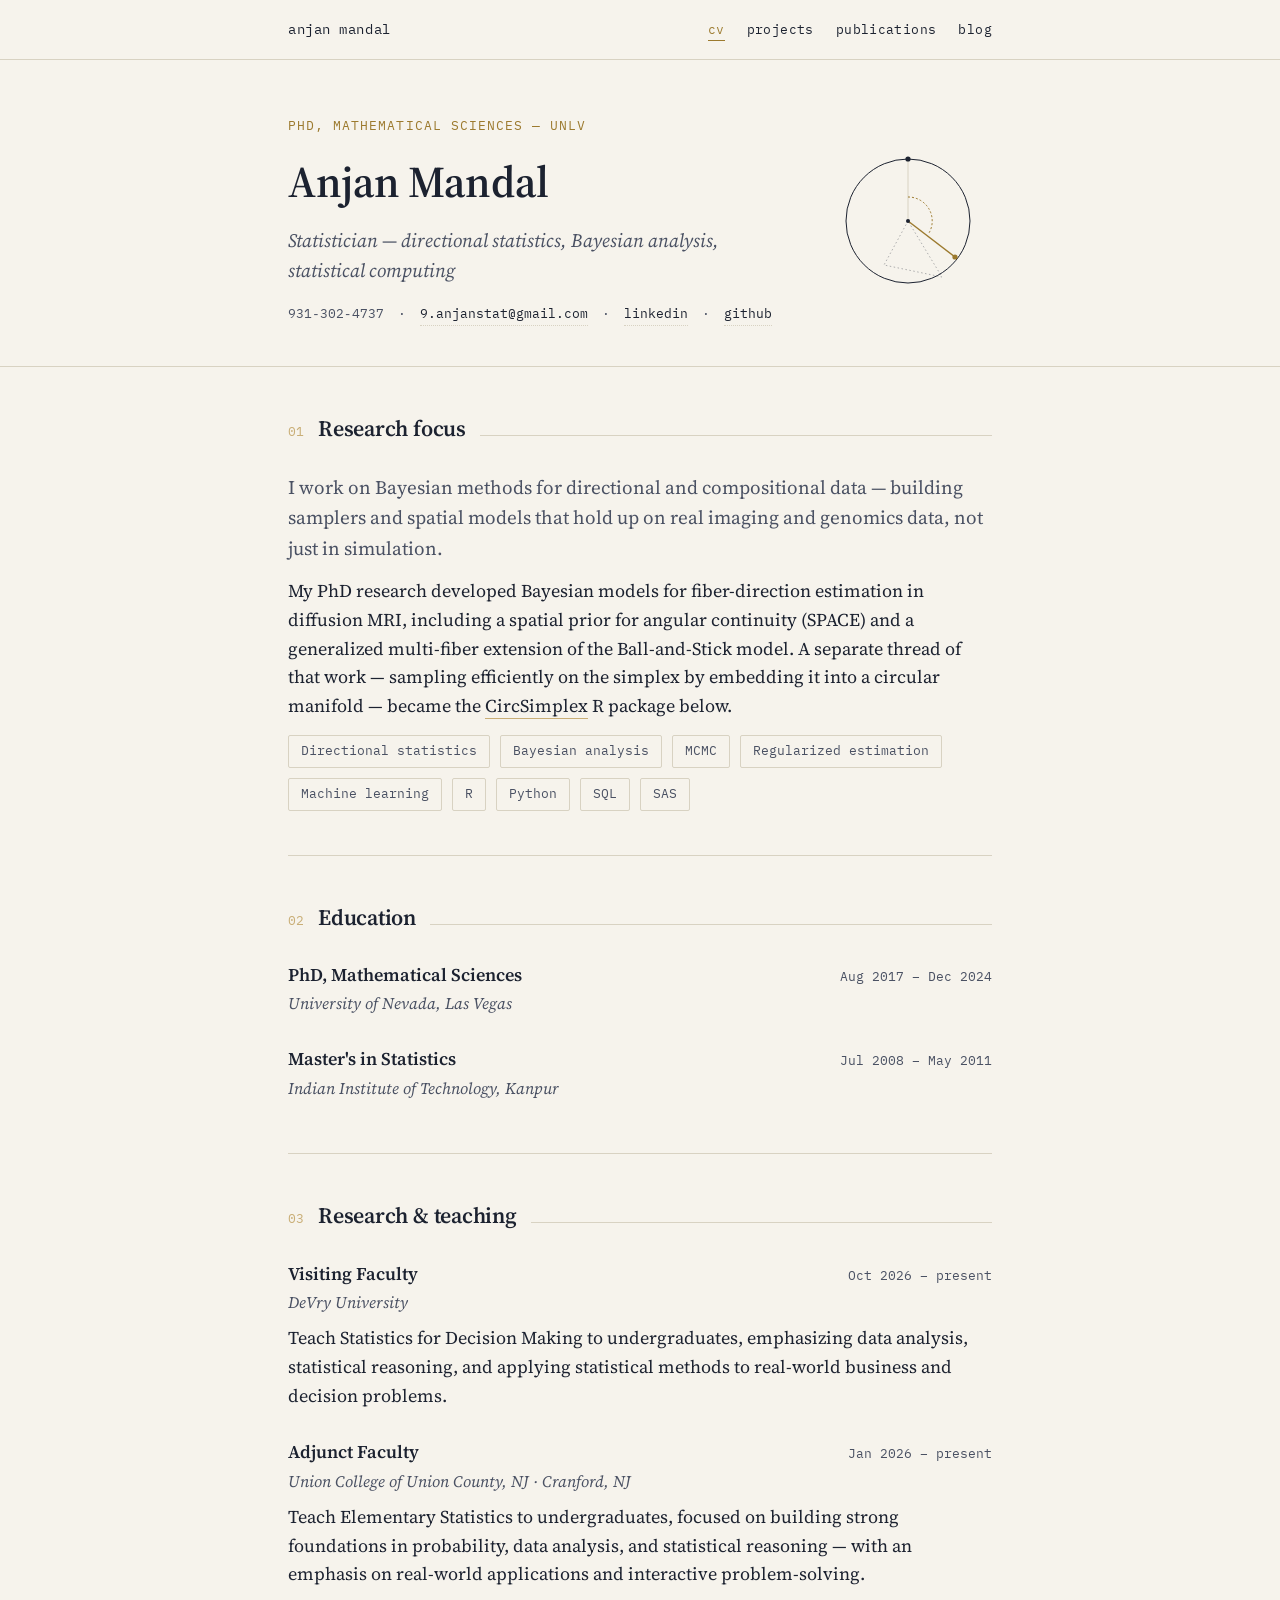
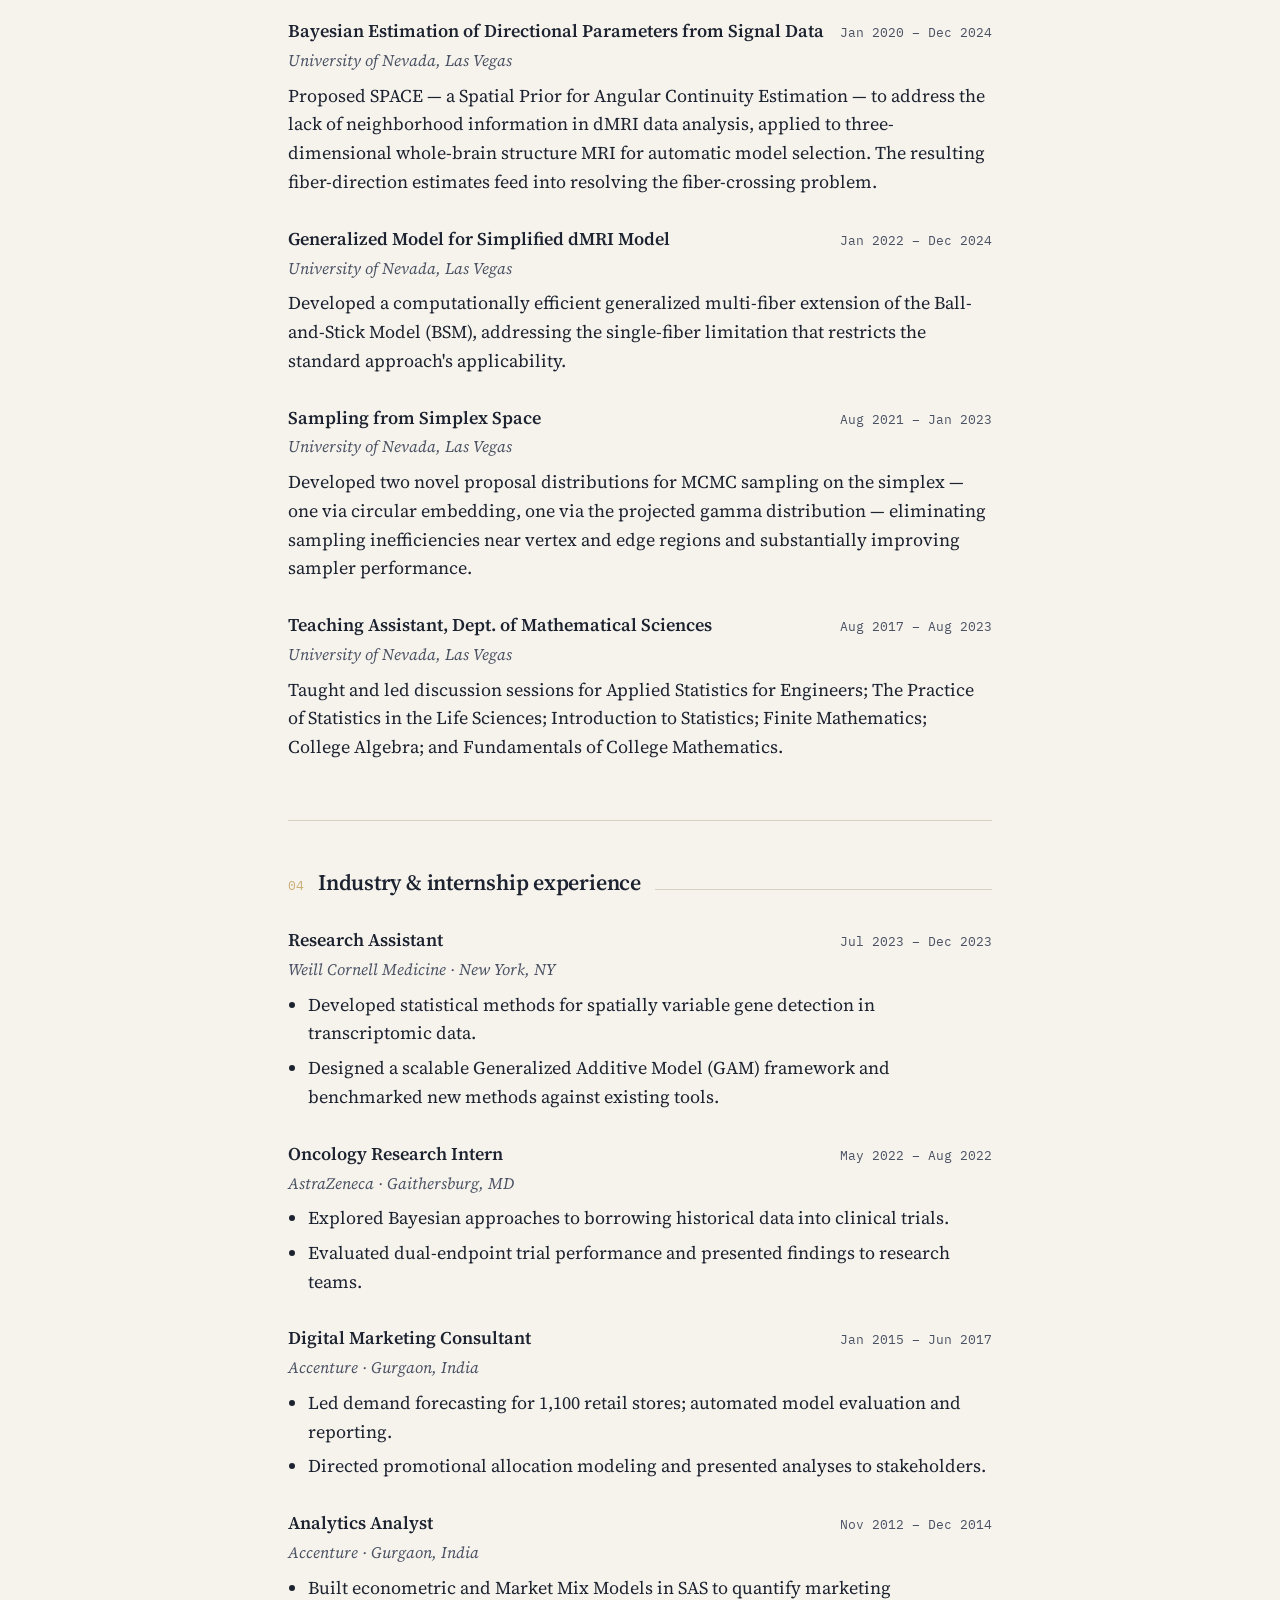
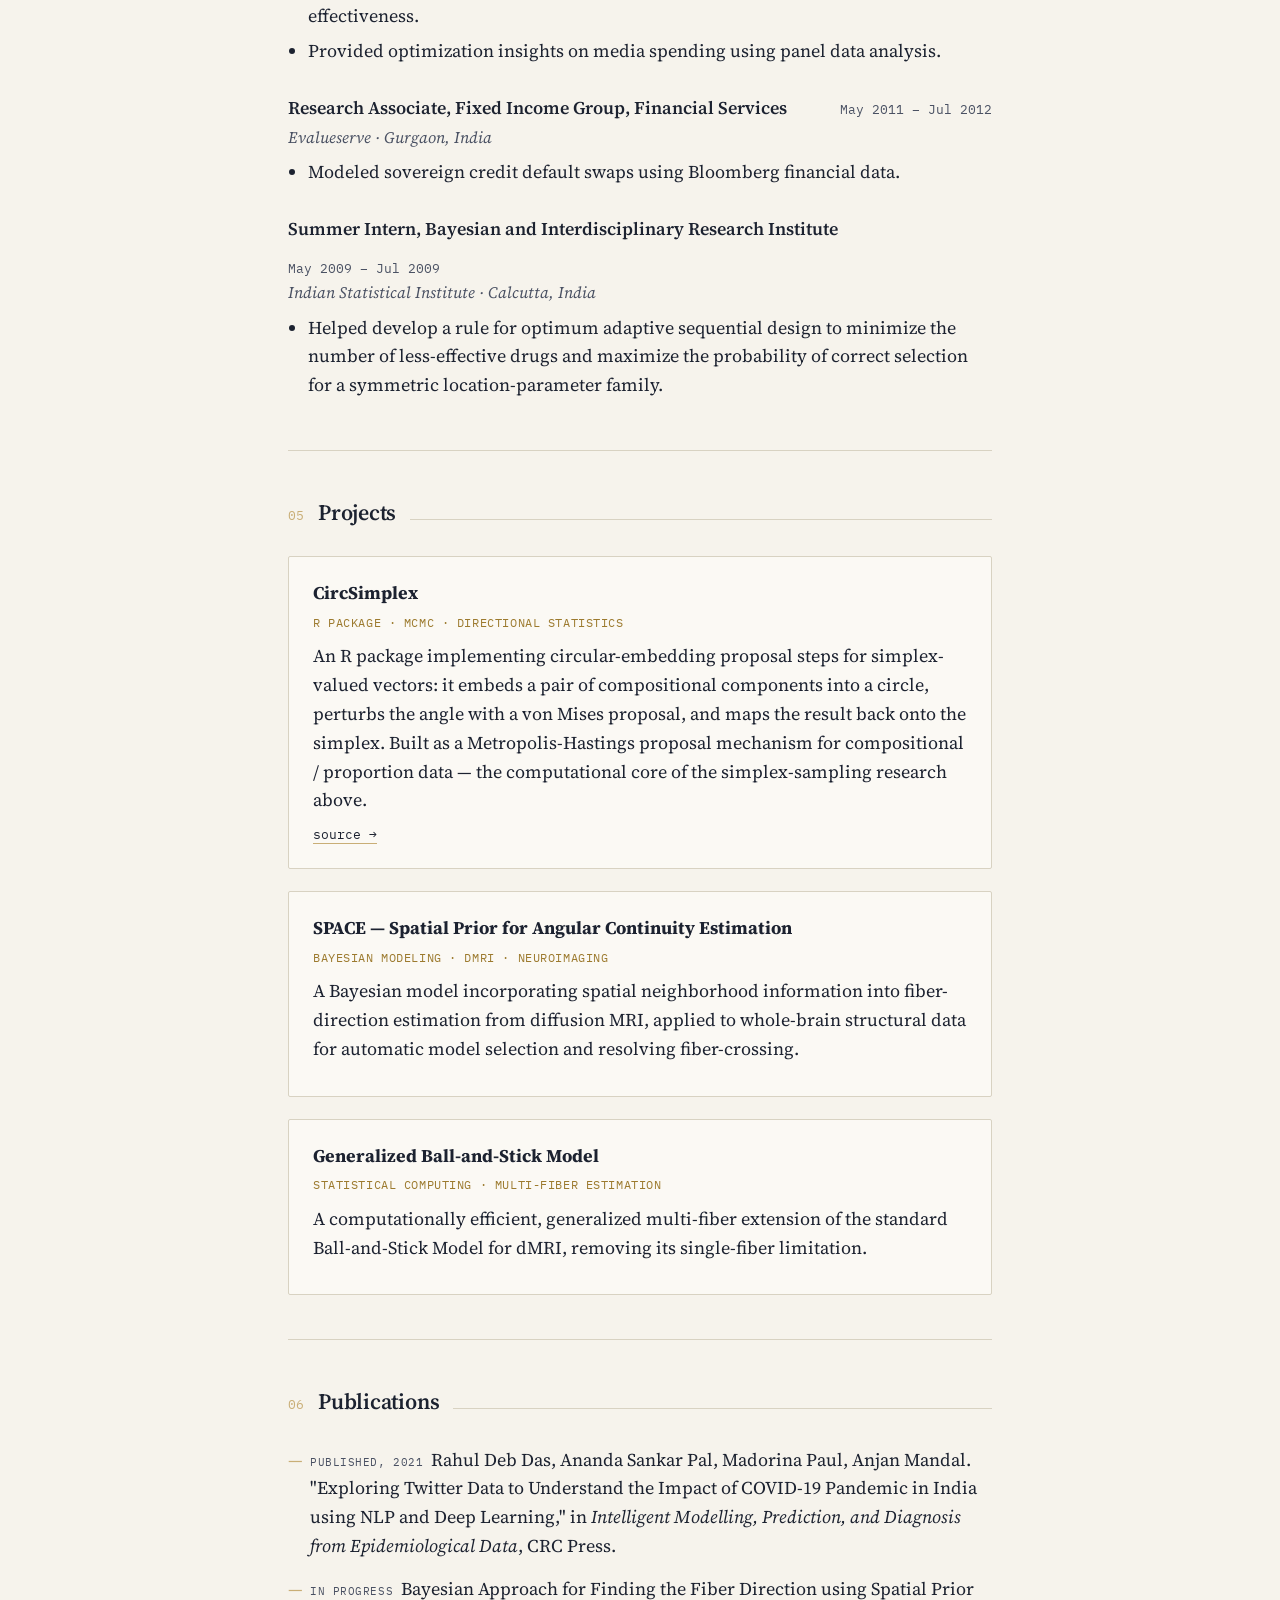
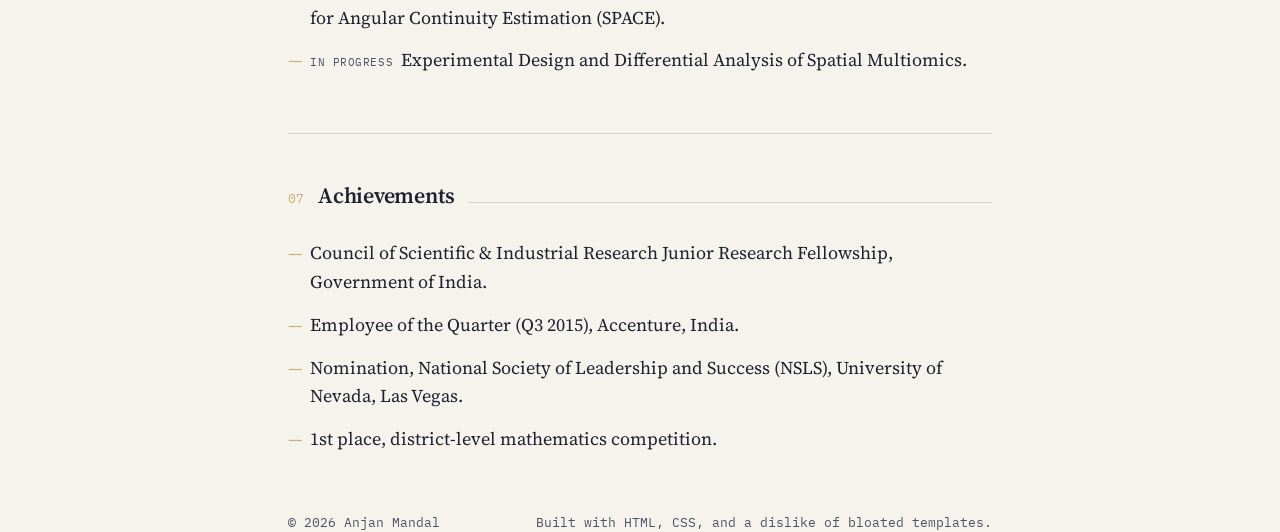
==== commit 08e4d792: "Update index_1.html Visiting_Faculty added" ====
--- a/index.html
+++ b/index.html
@@ -92,6 +92,12 @@
     <div class="section-head"><span class="num">03</span><h2>Research &amp; teaching</h2><span class="rule"></span></div>
 
     <div class="entry">
+      <div class="entry-head"><h3>Visiting Faculty</h3><span class="when">Oct 2026 – present</span></div>
+      <p class="org">DeVry University</p>
+      <p>Teach Statistics for Decision Making to undergraduates, emphasizing data analysis, statistical reasoning, and applying statistical methods to real-world business and decision problems.</p>
+    </div>
+    
+    <div class="entry">
       <div class="entry-head"><h3>Adjunct Faculty</h3><span class="when">Jan 2026 – present</span></div>
       <p class="org">Union College of Union County, NJ &middot; Cranford, NJ</p>
       <p>Teach Elementary Statistics to undergraduates, focused on building strong foundations in probability, data analysis, and statistical reasoning — with an emphasis on real-world applications and interactive problem-solving.</p>
